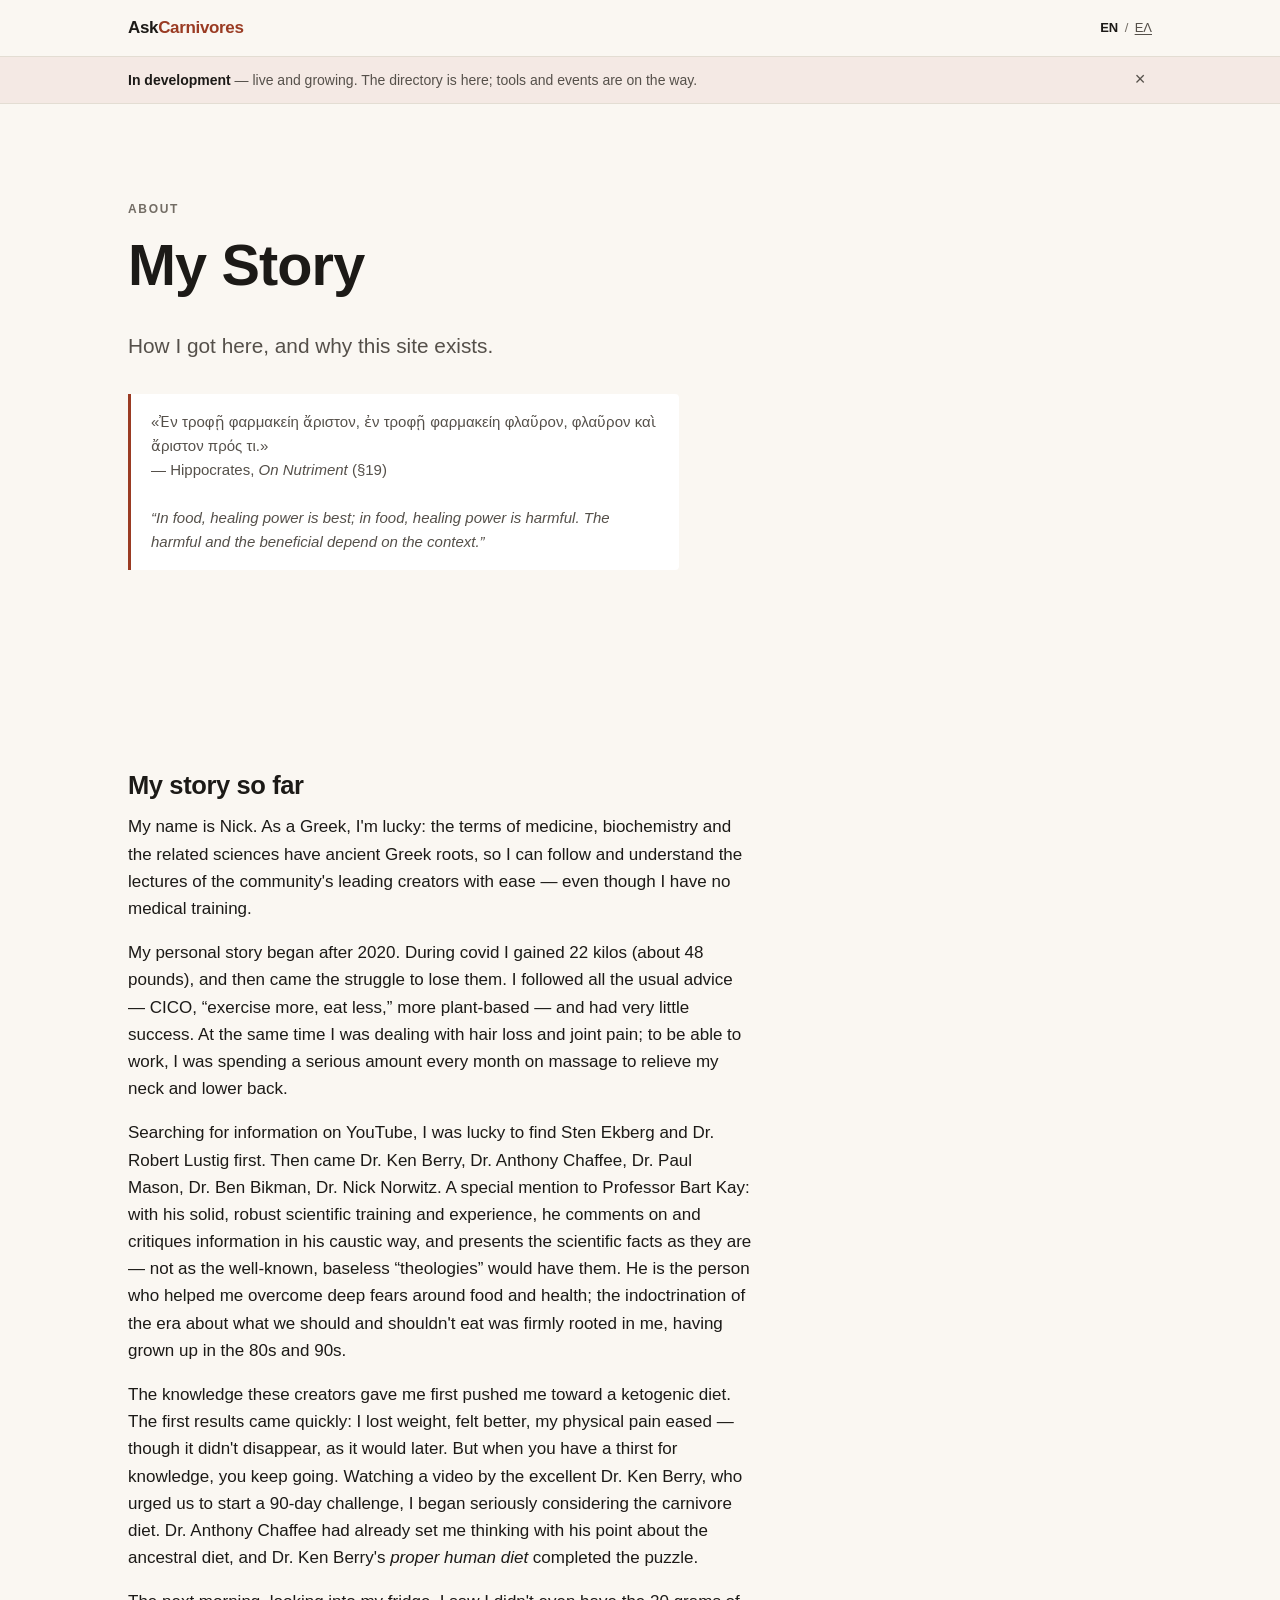
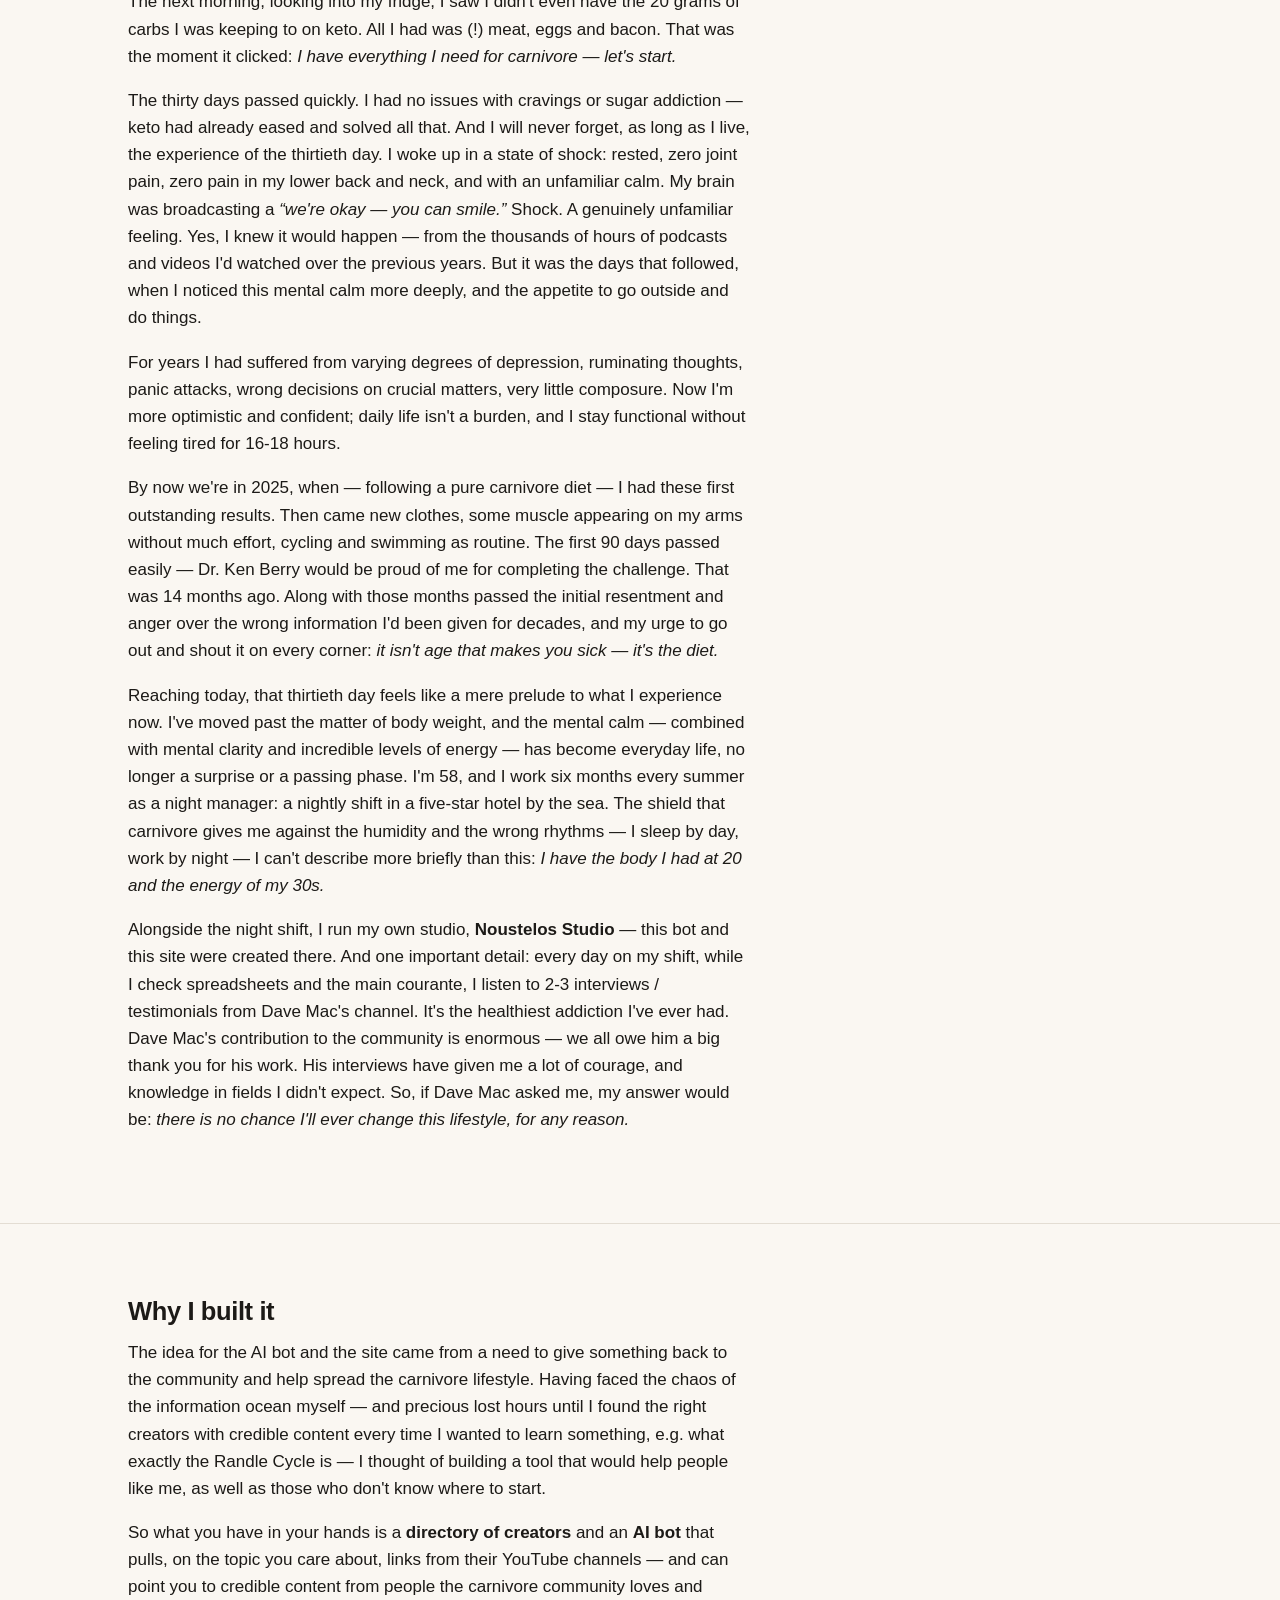
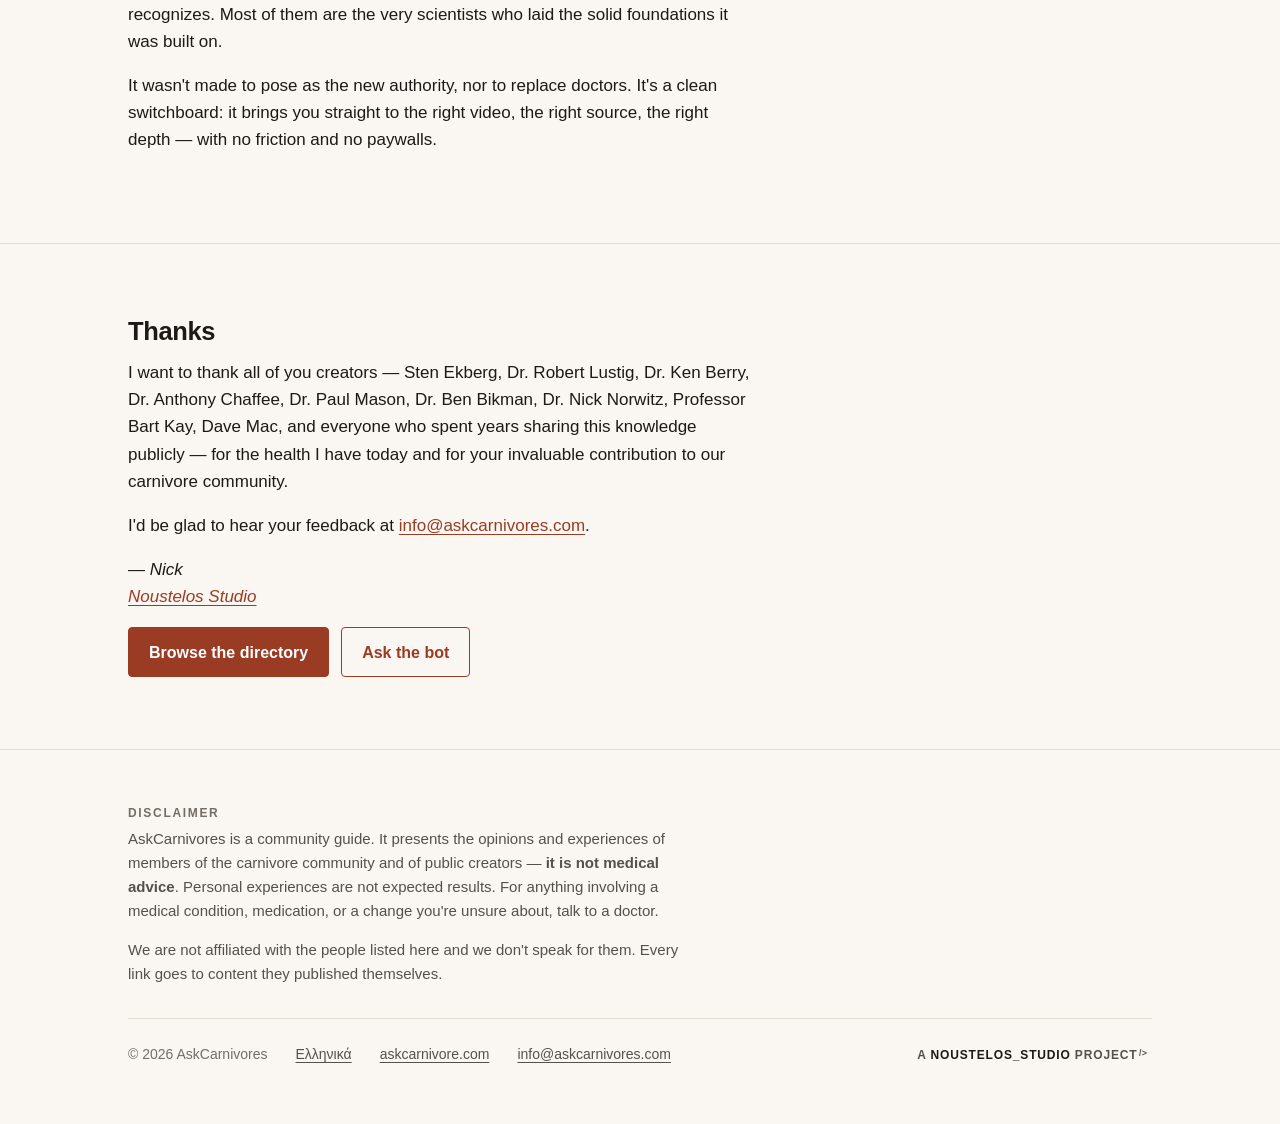
==== about/index.html @ c3038c9f "Add "My Story", in both languages The site says what it is and who is on it, but never who made it o" ====
<!DOCTYPE html>
<html lang="en">
<head>
<meta charset="utf-8">
<meta name="viewport" content="width=device-width, initial-scale=1">
<title>My Story — AskCarnivores</title>
<meta name="description" content="Why AskCarnivores exists, and the personal story behind it — from covid weight gain to a carnivore diet, and the creators who made the difference.">
<link rel="canonical" href="https://askcarnivores.com/about/">
<link rel="alternate" hreflang="en" href="https://askcarnivores.com/about/">
<link rel="alternate" hreflang="el" href="https://askcarnivores.com/gr/about/">
<link rel="alternate" hreflang="x-default" href="https://askcarnivores.com/about/">

<meta property="og:type" content="article">
<meta property="og:url" content="https://askcarnivores.com/about/">
<meta property="og:site_name" content="AskCarnivores">
<meta property="og:title" content="My Story — AskCarnivores">
<meta property="og:description" content="Why AskCarnivores exists, and the personal story behind it.">
<meta property="og:image" content="https://askcarnivores.com/assets/og.v1.png">
<meta property="og:image:width" content="1200">
<meta property="og:image:height" content="630">
<meta property="og:locale" content="en_US">
<meta property="og:locale:alternate" content="el_GR">
<meta name="twitter:card" content="summary_large_image">

<link rel="icon" href="/assets/favicon.v2.svg" type="image/svg+xml">
<link rel="apple-touch-icon" href="/assets/apple-touch-icon.v2.png">
<meta name="theme-color" content="#faf7f2" media="(prefers-color-scheme: light)">
<meta name="theme-color" content="#161513" media="(prefers-color-scheme: dark)">

<!-- Built entirely from classes that already exist in style.v2.css — .hero,
     .section, .notice, .eyebrow, .btn — so this page adds no stylesheet of its
     own and needs no version bump. Two reasons, both hard: assets are cached
     immutable, so new CSS means renaming the file and editing the <link> in
     every page that uses it; and the CSP is style-src 'self' with no
     'unsafe-inline', so a <style> block here would simply be blocked. -->
<link rel="stylesheet" href="/assets/style.v2.css">
</head>
<body>

<a class="skip-link" href="#main">Skip to content</a>

<header class="site-header">
  <div class="wrap">
    <a class="brand" href="/">Ask<span>Carnivores</span></a>
    <!-- The language pair points at the two halves of THIS page, not at the two
         index pages: someone switching language while reading the story wants
         the story in the other language, not to be sent back to the directory. -->
    <nav class="lang" aria-label="Language">
      <a href="/about/" aria-current="true" hreflang="en">EN</a>
      <span aria-hidden="true">/</span>
      <a href="/gr/about/" hreflang="el">ΕΛ</a>
    </nav>
  </div>
</header>

<!-- Maturity, not liability. The disclaimer in the footer is a different
     promise and stays there — never move it up here, because this strip can be
     dismissed and that one must not be.

     The checkbox is the dismiss: no JavaScript on this site, by CSP. It has to
     precede the strip for the sibling selector to reach it. Mirror any change
     into /index.html, /gr/index.html and /gr/about/index.html. -->
<input class="status-dismiss" type="checkbox" id="status-dismiss">
<aside class="status" aria-label="Site status">
  <div class="wrap">
    <p>
      <strong>In development</strong> — live and growing. The directory is here; tools
      and events are on the way.
    </p>
    <label class="status__x" for="status-dismiss" title="Dismiss">×</label>
  </div>
</aside>

<main id="main">

  <!-- ============ HERO ============ -->
  <section class="hero">
    <div class="wrap">
      <p class="eyebrow">About</p>
      <h1>My Story</h1>
      <p class="lede">
        How I got here, and why this site exists.
      </p>

      <!-- The epigraph. The ancient Greek is the source and stays on both
           language versions — the saying is the same saying; only the
           rendering underneath it changes. Line breaks rather than separate
           paragraphs because .notice sets p margins to zero. -->
      <div class="notice">
        <p lang="grc">«Ἐν τροφῇ φαρμακείη ἄριστον, ἐν τροφῇ φαρμακείη φλαῦρον, φλαῦρον καὶ ἄριστον πρός τι.»<br>
        — Hippocrates, <em>On Nutriment</em> (§19)<br><br>
        <em>“In food, healing power is best; in food, healing power is harmful. The harmful and the beneficial depend on the context.”</em></p>
      </div>
    </div>
  </section>

  <!-- ============ STORY ============ -->
  <section class="section" id="story">
    <div class="wrap">
      <h2>My story so far</h2>

      <p>My name is Nick. As a Greek, I'm lucky: the terms of medicine, biochemistry and the related sciences have ancient Greek roots, so I can follow and understand the lectures of the community's leading creators with ease — even though I have no medical training.</p>

      <p>My personal story began after 2020. During covid I gained 22 kilos (about 48 pounds), and then came the struggle to lose them. I followed all the usual advice — CICO, “exercise more, eat less,” more plant-based — and had very little success. At the same time I was dealing with hair loss and joint pain; to be able to work, I was spending a serious amount every month on massage to relieve my neck and lower back.</p>

      <p>Searching for information on YouTube, I was lucky to find Sten Ekberg and Dr. Robert Lustig first. Then came Dr. Ken Berry, Dr. Anthony Chaffee, Dr. Paul Mason, Dr. Ben Bikman, Dr. Nick Norwitz. A special mention to Professor Bart Kay: with his solid, robust scientific training and experience, he comments on and critiques information in his caustic way, and presents the scientific facts as they are — not as the well-known, baseless “theologies” would have them. He is the person who helped me overcome deep fears around food and health; the indoctrination of the era about what we should and shouldn't eat was firmly rooted in me, having grown up in the 80s and 90s.</p>

      <p>The knowledge these creators gave me first pushed me toward a ketogenic diet. The first results came quickly: I lost weight, felt better, my physical pain eased — though it didn't disappear, as it would later. But when you have a thirst for knowledge, you keep going. Watching a video by the excellent Dr. Ken Berry, who urged us to start a 90-day challenge, I began seriously considering the carnivore diet. Dr. Anthony Chaffee had already set me thinking with his point about the ancestral diet, and Dr. Ken Berry's <em>proper human diet</em> completed the puzzle.</p>

      <p>The next morning, looking into my fridge, I saw I didn't even have the 20 grams of carbs I was keeping to on keto. All I had was (!) meat, eggs and bacon. That was the moment it clicked: <em>I have everything I need for carnivore — let's start.</em></p>

      <p>The thirty days passed quickly. I had no issues with cravings or sugar addiction — keto had already eased and solved all that. And I will never forget, as long as I live, the experience of the thirtieth day. I woke up in a state of shock: rested, zero joint pain, zero pain in my lower back and neck, and with an unfamiliar calm. My brain was broadcasting a <em>“we're okay — you can smile.”</em> Shock. A genuinely unfamiliar feeling. Yes, I knew it would happen — from the thousands of hours of podcasts and videos I'd watched over the previous years. But it was the days that followed, when I noticed this mental calm more deeply, and the appetite to go outside and do things.</p>

      <p>For years I had suffered from varying degrees of depression, ruminating thoughts, panic attacks, wrong decisions on crucial matters, very little composure. Now I'm more optimistic and confident; daily life isn't a burden, and I stay functional without feeling tired for 16-18 hours.</p>

      <p>By now we're in 2025, when — following a pure carnivore diet — I had these first outstanding results. Then came new clothes, some muscle appearing on my arms without much effort, cycling and swimming as routine. The first 90 days passed easily — Dr. Ken Berry would be proud of me for completing the challenge. That was 14 months ago. Along with those months passed the initial resentment and anger over the wrong information I'd been given for decades, and my urge to go out and shout it on every corner: <em>it isn't age that makes you sick — it's the diet.</em></p>

      <p>Reaching today, that thirtieth day feels like a mere prelude to what I experience now. I've moved past the matter of body weight, and the mental calm — combined with mental clarity and incredible levels of energy — has become everyday life, no longer a surprise or a passing phase. I'm 58, and I work six months every summer as a night manager: a nightly shift in a five-star hotel by the sea. The shield that carnivore gives me against the humidity and the wrong rhythms — I sleep by day, work by night — I can't describe more briefly than this: <em>I have the body I had at 20 and the energy of my 30s.</em></p>

      <p>Alongside the night shift, I run my own studio, <strong>Noustelos Studio</strong> — this bot and this site were created there. And one important detail: every day on my shift, while I check spreadsheets and the main courante, I listen to 2-3 interviews / testimonials from Dave Mac's channel. It's the healthiest addiction I've ever had. Dave Mac's contribution to the community is enormous — we all owe him a big thank you for his work. His interviews have given me a lot of courage, and knowledge in fields I didn't expect. So, if Dave Mac asked me, my answer would be: <em>there is no chance I'll ever change this lifestyle, for any reason.</em></p>
    </div>
  </section>

  <!-- ============ WHY ============ -->
  <section class="section" id="why">
    <div class="wrap">
      <h2>Why I built it</h2>

      <p>The idea for the AI bot and the site came from a need to give something back to the community and help spread the carnivore lifestyle. Having faced the chaos of the information ocean myself — and precious lost hours until I found the right creators with credible content every time I wanted to learn something, e.g. what exactly the Randle Cycle is — I thought of building a tool that would help people like me, as well as those who don't know where to start.</p>

      <p>So what you have in your hands is a <strong>directory of creators</strong> and an <strong>AI bot</strong> that pulls, on the topic you care about, links from their YouTube channels — and can point you to credible content from people the carnivore community loves and recognizes. Most of them are the very scientists who laid the solid foundations it was built on.</p>

      <p>It wasn't made to pose as the new authority, nor to replace doctors. It's a clean switchboard: it brings you straight to the right video, the right source, the right depth — with no friction and no paywalls.</p>
    </div>
  </section>

  <!-- ============ THANKS ============ -->
  <section class="section" id="thanks">
    <div class="wrap">
      <h2>Thanks</h2>

      <p>I want to thank all of you creators — Sten Ekberg, Dr. Robert Lustig, Dr. Ken Berry, Dr. Anthony Chaffee, Dr. Paul Mason, Dr. Ben Bikman, Dr. Nick Norwitz, Professor Bart Kay, Dave Mac, and everyone who spent years sharing this knowledge publicly — for the health I have today and for your invaluable contribution to our carnivore community.</p>

      <!-- Same mailto rules as the index pages: shown in full, no target/rel,
           and wrapped in email_off so Cloudflare's Scrape Shield leaves it
           alone — its decode script is blocked by this site's CSP, so an
           obfuscated address would never decode for anyone. -->
      <p>I'd be glad to hear your feedback at <!--email_off--><a href="mailto:info@askcarnivores.com">info@askcarnivores.com</a><!--/email_off-->.</p>

      <p><em>— Nick</em><br>
      <em><a href="https://noustelos.gr" target="_blank" rel="noopener">Noustelos Studio</a></em></p>

      <div class="hero-actions">
        <a class="btn btn-primary" href="/">Browse the directory</a>
        <a class="btn btn-secondary" href="https://askcarnivore.com" target="_blank" rel="noopener">Ask the bot</a>
      </div>
    </div>
  </section>

</main>

<footer class="site-footer">
  <div class="wrap">
    <h2>Disclaimer</h2>
    <div class="footer-disclaimer">
      <p>
        AskCarnivores is a community guide. It presents the opinions and experiences of
        members of the carnivore community and of public creators — <strong>it is not
        medical advice</strong>. Personal experiences are not expected results. For
        anything involving a medical condition, medication, or a change you're unsure
        about, talk to a doctor.
      </p>
      <p>
        We are not affiliated with the people listed here and we don't speak for them.
        Every link goes to content they published themselves.
      </p>
    </div>

    <div class="footer-meta">
      <span>© 2026 AskCarnivores</span>
      <a href="/gr/about/" hreflang="el">Ελληνικά</a>
      <a href="https://askcarnivore.com" target="_blank" rel="noopener">askcarnivore.com</a>
      <!-- The address is shown in full, not hidden behind "Contact": a visible
           address can be copied by anyone whose browser has no mail handler.
           No target/rel — mailto: hands off to a mail client, it is not an
           external page, so rule 1 does not apply. Mirror any change into
           /index.html, /gr/index.html, /gr/about/index.html and 404.html. -->
      <!--email_off--><a href="mailto:info@askcarnivores.com">info@askcarnivores.com</a><!--/email_off-->

      <!-- The "/>" is the studio's mark, not punctuation — decorative here,
           so it stays out of the accessible name ("A NOUSTELOS_STUDIO PROJECT").
           rel is "noopener" only, deliberately: noreferrer would hide that the
           traffic came from here, and attribution is the point of the credit. -->
      <a class="by" href="https://noustelos.gr/" target="_blank" rel="noopener">A <span class="by__name">NOUSTELOS_STUDIO</span> PROJECT<span class="by__mark" aria-hidden="true">/&gt;</span></a>
    </div>
  </div>
</footer>

</body>
</html>
---- assets/style.v2.css ----
/* askcarnivores.com — v1 portal landing
   Zero dependencies. Mobile-first. Light + dark via prefers-color-scheme.
   To rebrand: change the tokens in :root and the dark block. Nothing else. */

:root {
  --bg:        #faf7f2;   /* bone */
  --bg-raised: #ffffff;
  --ink:       #1c1a17;   /* deep charcoal */
  --ink-soft:  #55504a;
  --ink-faint: #736d65;   /* 4.79:1 on --bg — keep it at least this dark, it is used at 12px */
  --rule:      #e3ddd3;
  --accent:    #9a3b23;   /* muted rust */
  --accent-ink:#ffffff;
  --wash:      #f4e9e4;   /* faint accent tint, for the notice strip */
  --focus:     #1c5f8f;

  --measure: 66ch;
  --wrap: 68rem;
  --space: clamp(1rem, 4vw, 2rem);
  --radius: 4px;

  --font: -apple-system, BlinkMacSystemFont, "Segoe UI", Roboto, "Helvetica Neue",
          Arial, "Noto Sans", sans-serif;
}

@media (prefers-color-scheme: dark) {
  :root {
    --bg:        #161513;
    --bg-raised: #1f1e1b;
    --ink:       #f2eee7;
    --ink-soft:  #c3bcb1;
    --ink-faint: #9a938a;
    --rule:      #33302b;
    --accent:    #e0805f;
    --accent-ink:#1a1512;
    --wash:      #251c18;
    --focus:     #7ab8e8;
  }
}

*, *::before, *::after { box-sizing: border-box; }

html {
  -webkit-text-size-adjust: 100%;
  scroll-behavior: smooth;
  scroll-padding-top: 2rem;
}

@media (prefers-reduced-motion: reduce) {
  html { scroll-behavior: auto; }
}

body {
  margin: 0;
  background: var(--bg);
  color: var(--ink);
  font-family: var(--font);
  font-size: 1.0625rem;
  line-height: 1.6;
  -webkit-font-smoothing: antialiased;
}

/* ---------- shared bits ---------- */

.wrap {
  width: 100%;
  max-width: var(--wrap);
  margin-inline: auto;
  padding-inline: var(--space);
}

a {
  color: var(--accent);
  text-underline-offset: 0.18em;
  text-decoration-thickness: 1px;
}

a:hover { text-decoration-thickness: 2px; }

:focus-visible {
  outline: 3px solid var(--focus);
  outline-offset: 2px;
  border-radius: 2px;
}

h1, h2, h3 {
  line-height: 1.2;
  letter-spacing: -0.015em;
  margin: 0 0 0.5em;
  text-wrap: balance;
}

p { margin: 0 0 1em; max-width: var(--measure); }

.skip-link {
  position: absolute;
  left: -9999px;
  top: 0;
  background: var(--ink);
  color: var(--bg);
  padding: 0.75rem 1rem;
  z-index: 10;
}
.skip-link:focus { left: 0; }

.eyebrow {
  font-size: 0.75rem;
  letter-spacing: 0.14em;
  text-transform: uppercase;
  color: var(--ink-faint);
  margin: 0 0 0.75rem;
  font-weight: 600;
}

.btn {
  display: inline-block;
  padding: 0.7rem 1.25rem;
  border-radius: var(--radius);
  font-weight: 600;
  text-decoration: none;
  border: 1px solid var(--accent);
  font-size: 1rem;
}
.btn-primary { background: var(--accent); color: var(--accent-ink); }
.btn-primary:hover { filter: brightness(1.1); }
.btn-secondary { background: transparent; color: var(--accent); }
.btn-secondary:hover { background: var(--accent); color: var(--accent-ink); }

.section { padding-block: clamp(2.75rem, 8vw, 4.5rem); }
.section + .section { border-top: 1px solid var(--rule); }

/* ---------- header ---------- */

.site-header {
  border-bottom: 1px solid var(--rule);
  padding-block: 0.9rem;
}

.site-header .wrap {
  display: flex;
  align-items: center;
  justify-content: space-between;
  gap: 1rem;
  flex-wrap: wrap;
}

.brand {
  font-weight: 700;
  font-size: 1.0625rem;
  letter-spacing: -0.02em;
  color: var(--ink);
  text-decoration: none;
}
.brand span { color: var(--accent); }

.lang {
  font-size: 0.8125rem;
  color: var(--ink-faint);
  display: flex;
  gap: 0.4rem;
  align-items: center;
}
.lang a { color: var(--ink-soft); }
.lang [aria-current="true"] {
  color: var(--ink);
  font-weight: 600;
  text-decoration: none;
}

/* ---------- status strip ----------
   How mature the site is, nothing more. The medical disclaimer in the footer
   is a different promise and stays there: this strip can be dismissed, and
   nothing dismissable should ever carry the disclaimer.

   Dismissal is a checkbox and a label, with no JavaScript anywhere — this site
   ships `default-src 'none'`, which blocks scripts outright, and that is worth
   more than making the × survive a reload. It closes for the visit, not
   forever. */

.status {
  background: var(--wash);
  border-bottom: 1px solid var(--rule);
  padding-block: 0.7rem;
  font-size: 0.875rem;
  color: var(--ink-soft);
}
.status .wrap { display: flex; align-items: baseline; gap: 1rem; }
.status p { margin: 0; max-width: none; }
.status strong { color: var(--ink); }

/* Off-screen rather than display:none — a hidden input takes no focus, and the
   × has to be reachable by keyboard. */
.status-dismiss {
  position: absolute;
  width: 1px;
  height: 1px;
  opacity: 0;
  pointer-events: none;
}

.status-dismiss:checked + .status { display: none; }

.status__x {
  flex: none;
  margin-left: auto;
  padding: 0 0.4rem;
  color: var(--ink-soft);
  font-size: 1.15rem;
  line-height: 1.2;
  cursor: pointer;
  border-radius: 0.3rem;
}

.status__x:hover { color: var(--ink); }

.status-dismiss:focus-visible + .status .status__x {
  outline: 2px solid var(--ink);
  outline-offset: 2px;
}

/* ---------- hero ---------- */

.hero { padding-block: clamp(3rem, 11vw, 6rem); }

.hero h1 {
  font-size: clamp(2.1rem, 7.5vw, 3.6rem);
  max-width: 18ch;
}

.hero .lede {
  font-size: clamp(1.0625rem, 2.4vw, 1.3rem);
  color: var(--ink-soft);
  max-width: 46ch;
  margin-bottom: 2rem;
}

.hero-actions {
  display: flex;
  gap: 0.75rem;
  flex-wrap: wrap;
}

/* ---------- directory ---------- */

.cards {
  list-style: none;
  margin: 2rem 0 0;
  padding: 0;
  display: grid;
  gap: 1rem;
  grid-template-columns: repeat(auto-fit, minmax(17rem, 1fr));
}

.card {
  background: var(--bg-raised);
  border: 1px solid var(--rule);
  border-radius: var(--radius);
  padding: 1.25rem;
  display: flex;
  flex-direction: column;
}

.card h3 { font-size: 1.125rem; margin-bottom: 0.35rem; }

.card .role {
  font-size: 0.8125rem;
  color: var(--ink-faint);
  margin: 0 0 0.6rem;
  text-transform: uppercase;
  letter-spacing: 0.06em;
}

.card p {
  font-size: 0.9375rem;
  color: var(--ink-soft);
  margin-bottom: 1rem;
  flex-grow: 1;
}

.card-links {
  display: flex;
  flex-wrap: wrap;
  gap: 0.4rem 0.75rem;
  font-size: 0.875rem;
  font-weight: 600;
}

.card-links a::after {
  content: " ↗";
  font-weight: 400;
  color: var(--ink-faint);
}

/* ---------- notice / disclaimer ---------- */

.notice {
  border-left: 3px solid var(--accent);
  background: var(--bg-raised);
  padding: 1rem 1.25rem;
  border-radius: 0 var(--radius) var(--radius) 0;
  font-size: 0.9375rem;
  color: var(--ink-soft);
  max-width: var(--measure);
  margin: 0 0 2rem;
}
.notice p { margin: 0; }
.notice strong { color: var(--ink); }

/* ---------- ask-the-bot banner ---------- */

.banner {
  background: var(--bg-raised);
  border: 1px solid var(--rule);
  border-radius: var(--radius);
  padding: clamp(1.5rem, 5vw, 2.25rem);
  display: flex;
  gap: 1.5rem;
  align-items: center;
  justify-content: space-between;
  flex-wrap: wrap;
}
.banner h2 { margin-bottom: 0.35rem; font-size: 1.5rem; }
.banner p { margin: 0; color: var(--ink-soft); font-size: 0.9375rem; }
.banner .banner-text { min-width: 15rem; flex: 1 1 22rem; }

/* ---------- footer ---------- */

.site-footer {
  border-top: 1px solid var(--rule);
  padding-block: clamp(2.5rem, 7vw, 3.5rem);
  font-size: 0.9375rem;
  color: var(--ink-soft);
}

.site-footer h2 {
  font-size: 0.75rem;
  letter-spacing: 0.14em;
  text-transform: uppercase;
  color: var(--ink-faint);
}

.footer-disclaimer { max-width: var(--measure); }

.footer-meta {
  margin-top: 2rem;
  padding-top: 1.5rem;
  border-top: 1px solid var(--rule);
  display: flex;
  gap: 1rem 1.75rem;
  flex-wrap: wrap;
  align-items: baseline;
  font-size: 0.875rem;
  color: var(--ink-faint);
}
.footer-meta a { color: var(--ink-soft); }

/* ---------- studio credit ----------
   Copied from the askcarnivore.com placeholder, not imported — the two projects
   share no code (see README siloing rule). Re-tokenised for this palette.
   The original leans on opacity .68 for its resting state; that would drop this
   below AA on a light background, so the quiet-then-brighten behaviour is done
   with colour instead. The studio's mark keeps its own proportions. */

.by {
  display: inline-block;
  margin-inline-start: auto;
  padding: 0.4rem 0.3rem;
  color: var(--ink-faint);
  font-size: 0.75rem;
  font-weight: 600;
  letter-spacing: 0.07em;
  line-height: 1;
  text-decoration: none;
  white-space: nowrap;
  transition: color 0.25s ease;
}

.footer-meta .by:hover,
.footer-meta .by:focus-visible { color: var(--ink); }

.by__name { font-weight: 700; color: var(--ink); }

.by__mark {
  display: inline-block;
  margin-left: 0.18em;
  font-size: 0.74em;
  font-weight: 600;
  letter-spacing: 0.03em;
  transform: translateY(-0.32em);
}

@media (prefers-reduced-motion: reduce) {
  .by { transition: none; }
}
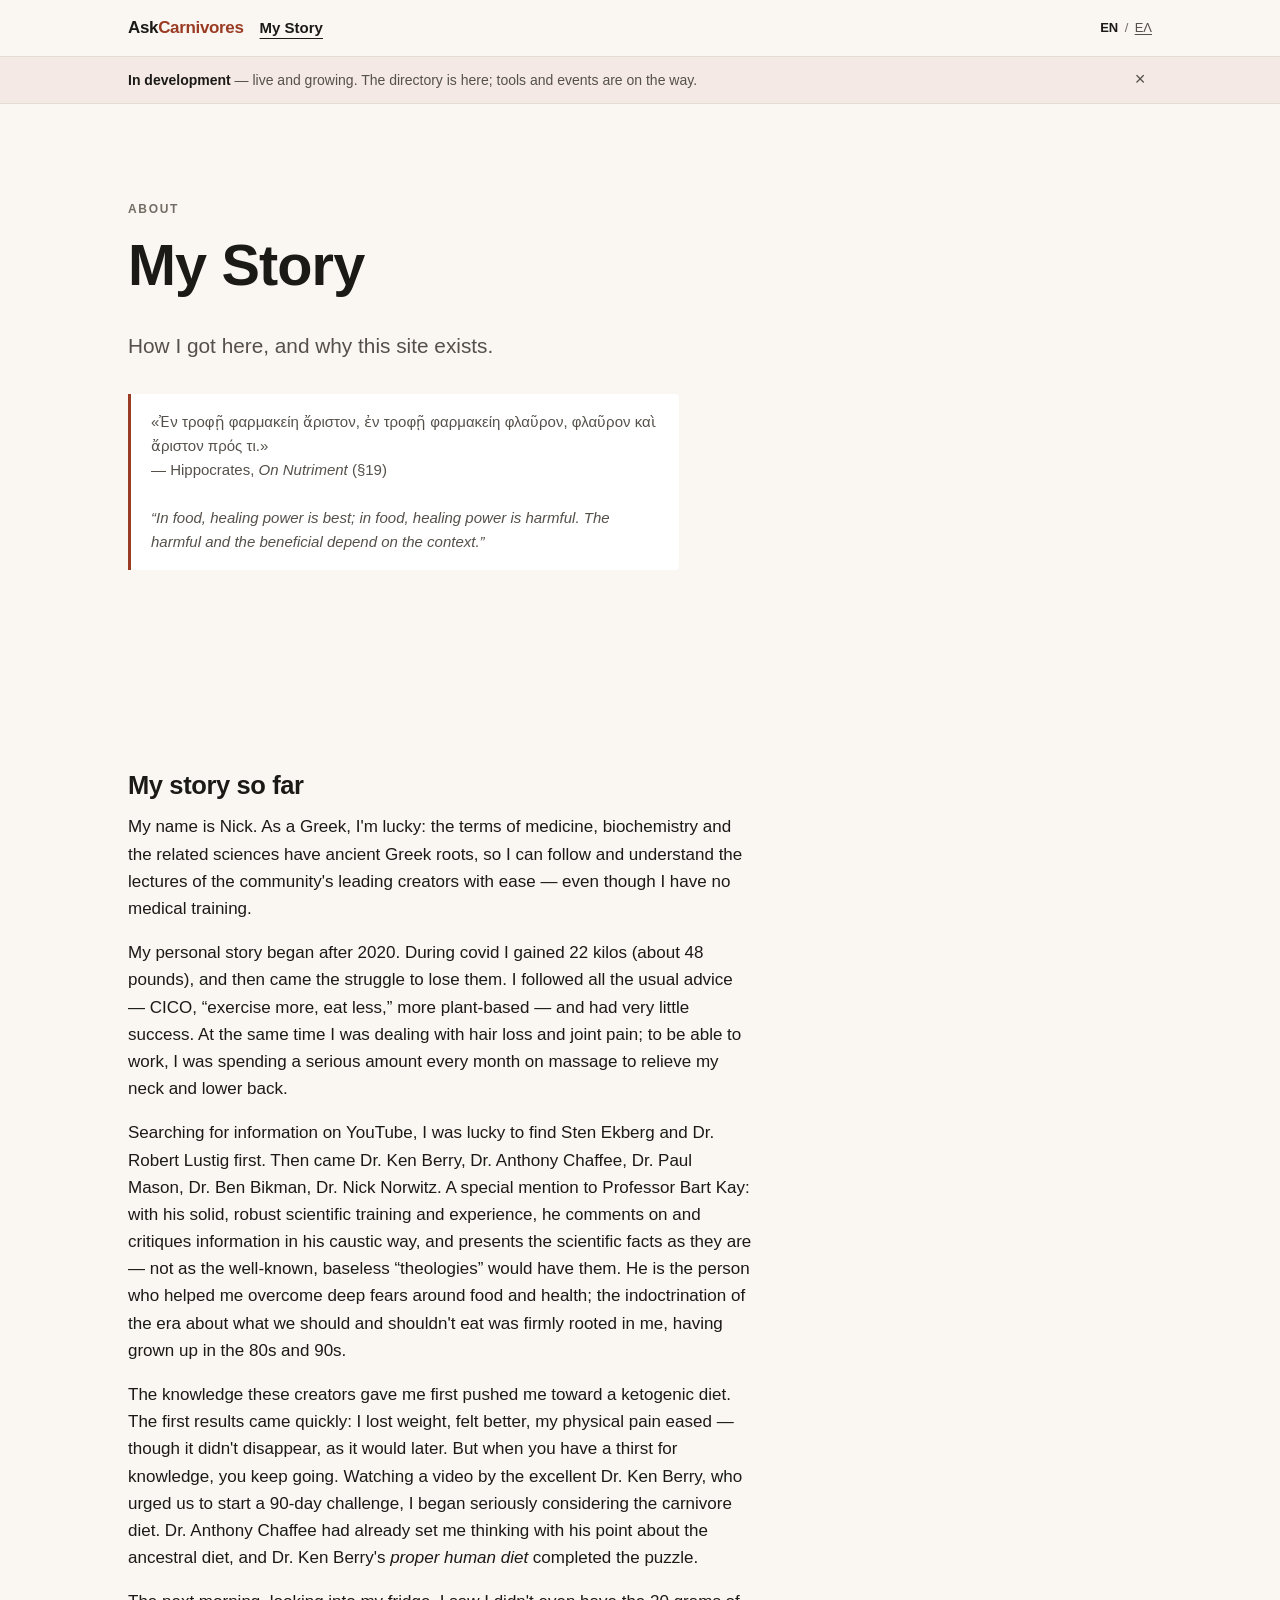
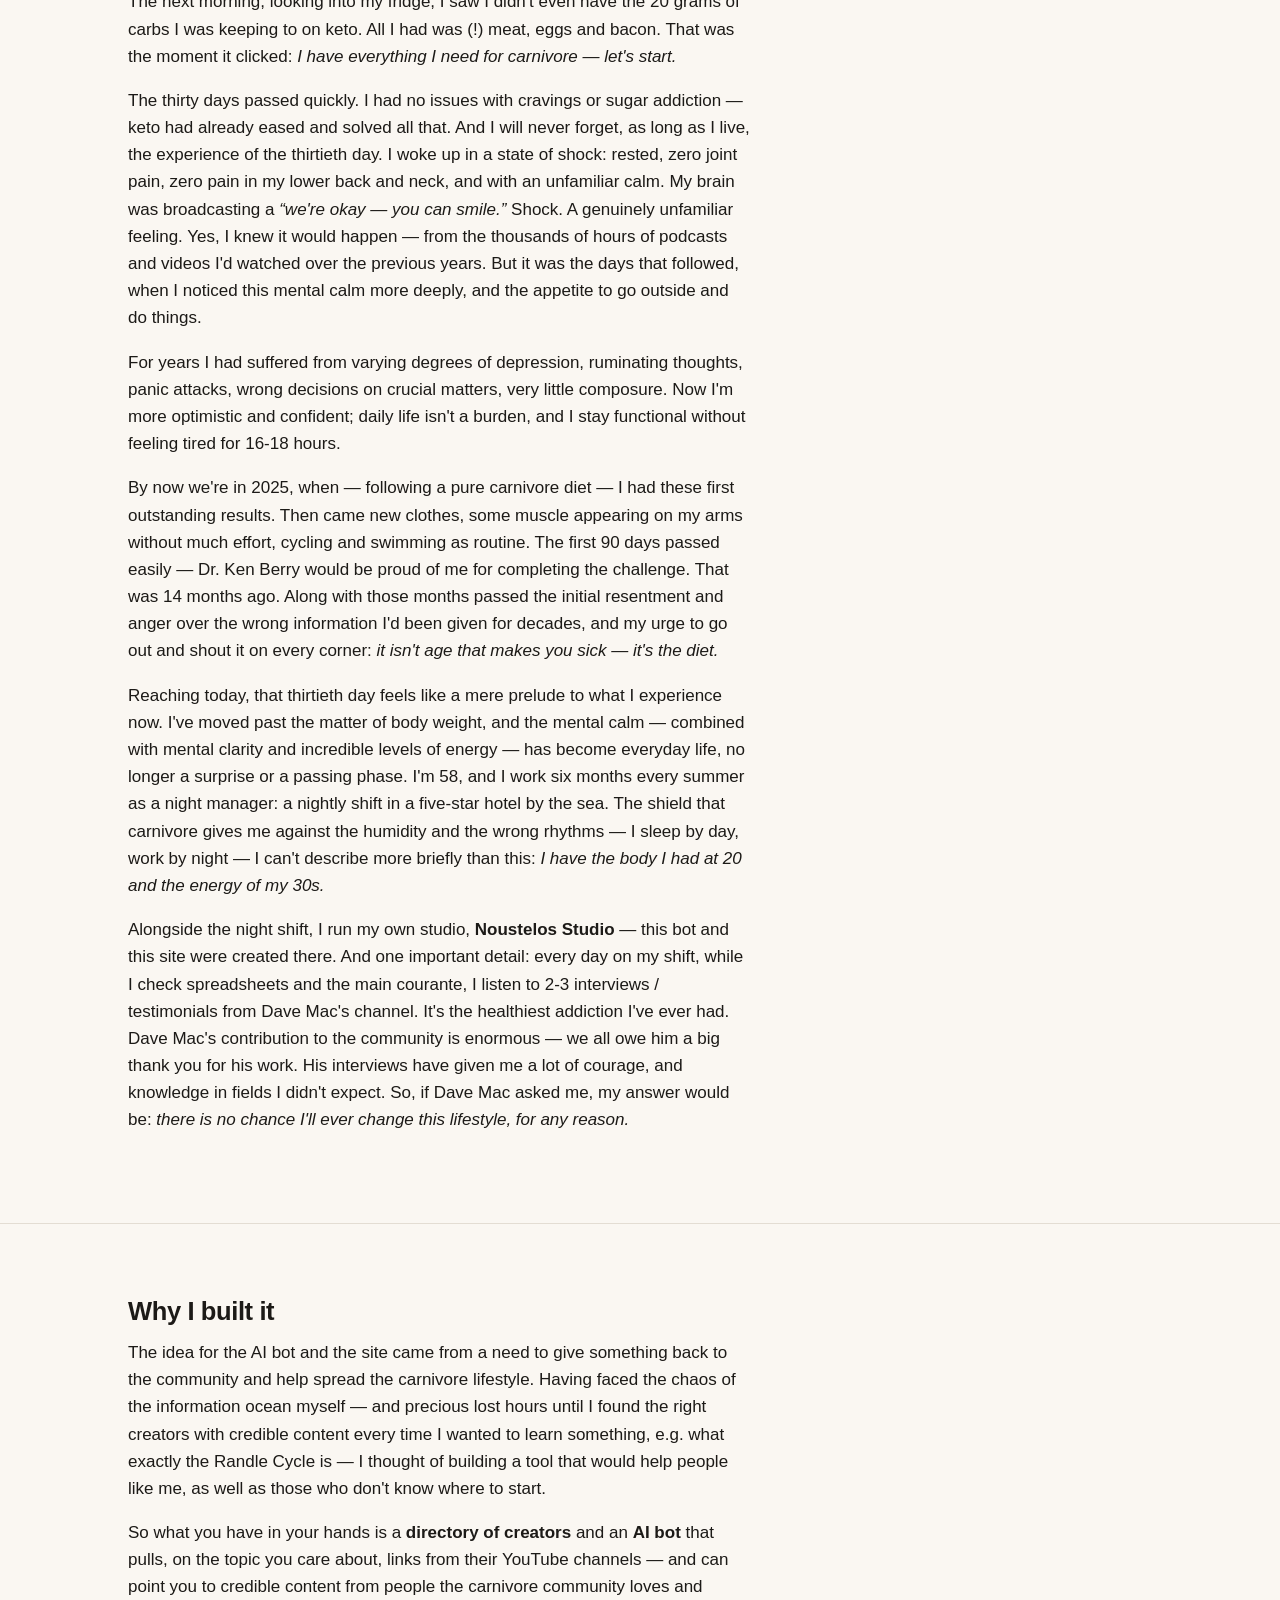
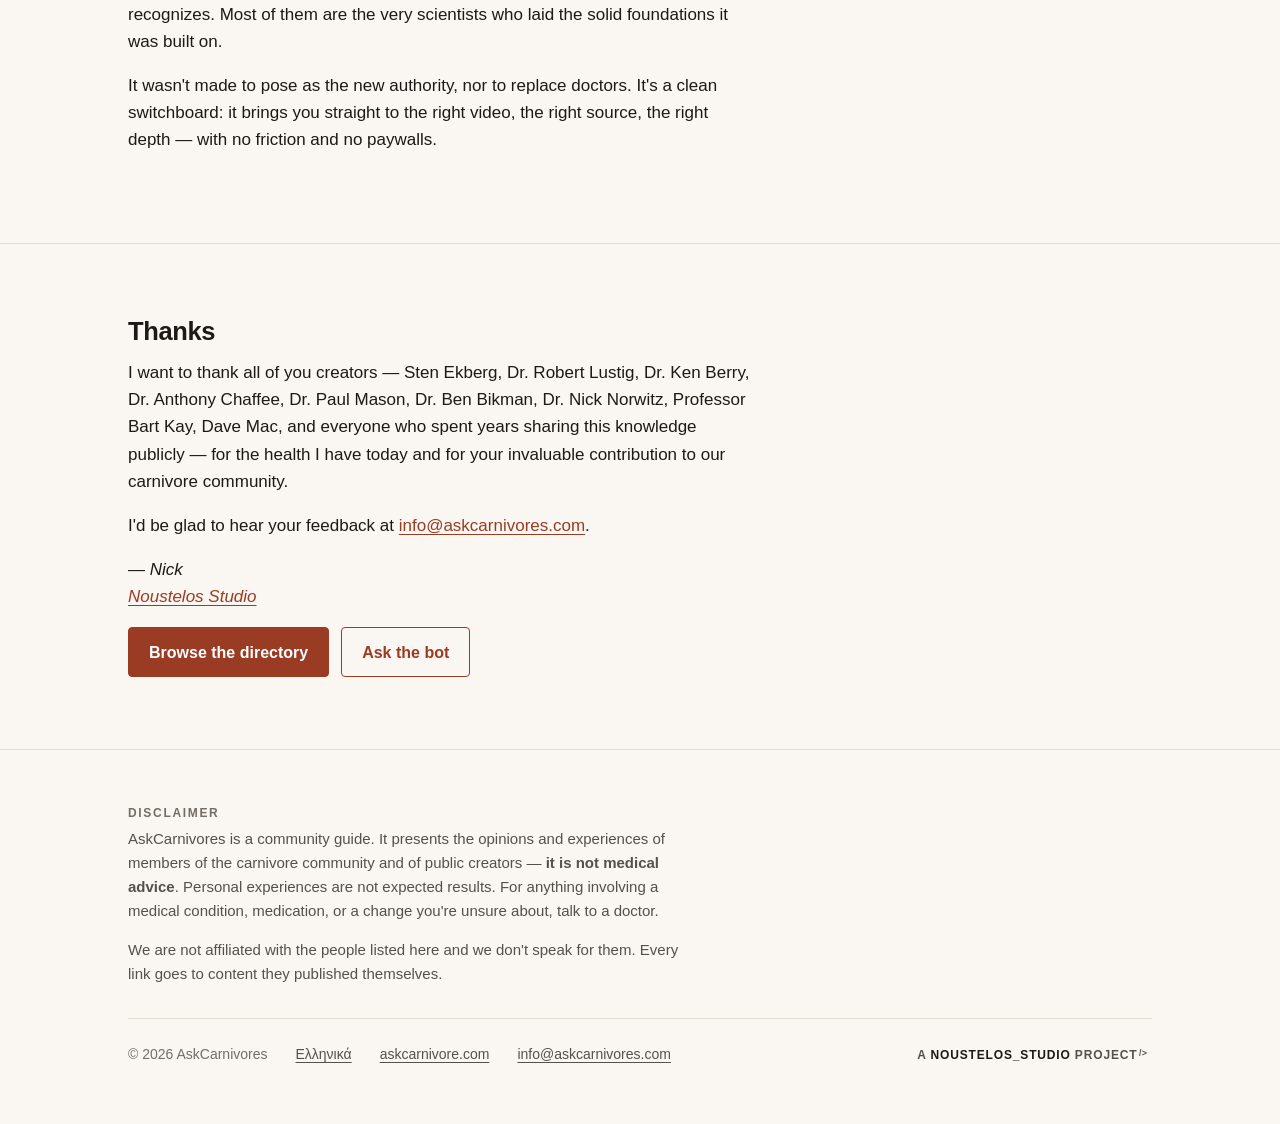
==== commit 37c432f5: "Give the header a menu, and move My Story into it The footer was the right place for one link and th" ====
--- a/about/index.html
+++ b/about/index.html
@@ -27,13 +27,14 @@
 <meta name="theme-color" content="#faf7f2" media="(prefers-color-scheme: light)">
 <meta name="theme-color" content="#161513" media="(prefers-color-scheme: dark)">
 
-<!-- Built entirely from classes that already exist in style.v2.css — .hero,
-     .section, .notice, .eyebrow, .btn — so this page adds no stylesheet of its
-     own and needs no version bump. Two reasons, both hard: assets are cached
-     immutable, so new CSS means renaming the file and editing the <link> in
-     every page that uses it; and the CSP is style-src 'self' with no
-     'unsafe-inline', so a <style> block here would simply be blocked. -->
-<link rel="stylesheet" href="/assets/style.v2.css">
+<!-- The body of this page is built from classes that already existed —
+     .hero, .section, .notice, .eyebrow, .btn — so the prose needed no CSS of
+     its own. The header menu did, which is why the stylesheet went v2 -> v3
+     and every page's <link> moved with it: assets here are cached immutable,
+     so changing one means renaming it. Note there is no escape hatch — the
+     CSP is style-src 'self' with no 'unsafe-inline', so a <style> block on
+     the page would be blocked outright. -->
+<link rel="stylesheet" href="/assets/style.v3.css">
 </head>
 <body>
 
@@ -42,6 +43,11 @@
 <header class="site-header">
   <div class="wrap">
     <a class="brand" href="/">Ask<span>Carnivores</span></a>
+    <!-- The site menu. One entry for now; FAQ and others are coming, which is
+         why it is a <nav> with a list of links rather than a lone anchor. -->
+    <nav class="site-nav" aria-label="Sections">
+      <a href="/about/" aria-current="page">My Story</a>
+    </nav>
     <!-- The language pair points at the two halves of THIS page, not at the two
          index pages: someone switching language while reading the story wants
          the story in the other language, not to be sent back to the directory. -->
--- a/assets/style.v3.css
+++ b/assets/style.v3.css
@@ -0,0 +1,427 @@
+/* askcarnivores.com — v1 portal
+   v3: adds .site-nav, the header menu (My Story now, FAQ and others to come).
+   Zero dependencies. Mobile-first. Light + dark via prefers-color-scheme.
+   To rebrand: change the tokens in :root and the dark block. Nothing else. */
+
+:root {
+  --bg:        #faf7f2;   /* bone */
+  --bg-raised: #ffffff;
+  --ink:       #1c1a17;   /* deep charcoal */
+  --ink-soft:  #55504a;
+  --ink-faint: #736d65;   /* 4.79:1 on --bg — keep it at least this dark, it is used at 12px */
+  --rule:      #e3ddd3;
+  --accent:    #9a3b23;   /* muted rust */
+  --accent-ink:#ffffff;
+  --wash:      #f4e9e4;   /* faint accent tint, for the notice strip */
+  --focus:     #1c5f8f;
+
+  --measure: 66ch;
+  --wrap: 68rem;
+  --space: clamp(1rem, 4vw, 2rem);
+  --radius: 4px;
+
+  --font: -apple-system, BlinkMacSystemFont, "Segoe UI", Roboto, "Helvetica Neue",
+          Arial, "Noto Sans", sans-serif;
+}
+
+@media (prefers-color-scheme: dark) {
+  :root {
+    --bg:        #161513;
+    --bg-raised: #1f1e1b;
+    --ink:       #f2eee7;
+    --ink-soft:  #c3bcb1;
+    --ink-faint: #9a938a;
+    --rule:      #33302b;
+    --accent:    #e0805f;
+    --accent-ink:#1a1512;
+    --wash:      #251c18;
+    --focus:     #7ab8e8;
+  }
+}
+
+*, *::before, *::after { box-sizing: border-box; }
+
+html {
+  -webkit-text-size-adjust: 100%;
+  scroll-behavior: smooth;
+  scroll-padding-top: 2rem;
+}
+
+@media (prefers-reduced-motion: reduce) {
+  html { scroll-behavior: auto; }
+}
+
+body {
+  margin: 0;
+  background: var(--bg);
+  color: var(--ink);
+  font-family: var(--font);
+  font-size: 1.0625rem;
+  line-height: 1.6;
+  -webkit-font-smoothing: antialiased;
+}
+
+/* ---------- shared bits ---------- */
+
+.wrap {
+  width: 100%;
+  max-width: var(--wrap);
+  margin-inline: auto;
+  padding-inline: var(--space);
+}
+
+a {
+  color: var(--accent);
+  text-underline-offset: 0.18em;
+  text-decoration-thickness: 1px;
+}
+
+a:hover { text-decoration-thickness: 2px; }
+
+:focus-visible {
+  outline: 3px solid var(--focus);
+  outline-offset: 2px;
+  border-radius: 2px;
+}
+
+h1, h2, h3 {
+  line-height: 1.2;
+  letter-spacing: -0.015em;
+  margin: 0 0 0.5em;
+  text-wrap: balance;
+}
+
+p { margin: 0 0 1em; max-width: var(--measure); }
+
+.skip-link {
+  position: absolute;
+  left: -9999px;
+  top: 0;
+  background: var(--ink);
+  color: var(--bg);
+  padding: 0.75rem 1rem;
+  z-index: 10;
+}
+.skip-link:focus { left: 0; }
+
+.eyebrow {
+  font-size: 0.75rem;
+  letter-spacing: 0.14em;
+  text-transform: uppercase;
+  color: var(--ink-faint);
+  margin: 0 0 0.75rem;
+  font-weight: 600;
+}
+
+.btn {
+  display: inline-block;
+  padding: 0.7rem 1.25rem;
+  border-radius: var(--radius);
+  font-weight: 600;
+  text-decoration: none;
+  border: 1px solid var(--accent);
+  font-size: 1rem;
+}
+.btn-primary { background: var(--accent); color: var(--accent-ink); }
+.btn-primary:hover { filter: brightness(1.1); }
+.btn-secondary { background: transparent; color: var(--accent); }
+.btn-secondary:hover { background: var(--accent); color: var(--accent-ink); }
+
+.section { padding-block: clamp(2.75rem, 8vw, 4.5rem); }
+.section + .section { border-top: 1px solid var(--rule); }
+
+/* ---------- header ---------- */
+
+.site-header {
+  border-bottom: 1px solid var(--rule);
+  padding-block: 0.9rem;
+}
+
+.site-header .wrap {
+  display: flex;
+  align-items: center;
+  justify-content: space-between;
+  gap: 1rem;
+  flex-wrap: wrap;
+}
+
+.brand {
+  font-weight: 700;
+  font-size: 1.0625rem;
+  letter-spacing: -0.02em;
+  color: var(--ink);
+  text-decoration: none;
+}
+.brand span { color: var(--accent); }
+
+/* The site menu. It sits beside the wordmark rather than centred: with one
+   entry a centred menu reads as a stray word, and this one is going to grow
+   (FAQ and the rest). margin-right:auto absorbs the free space after it, so
+   the brand and the menu stay together on the left and the language pair
+   stays pinned right — the .wrap above is space-between, and without this
+   the three would spread evenly instead. */
+
+.site-nav {
+  display: flex;
+  flex-wrap: wrap;
+  align-items: center;
+  gap: 1.25rem;
+  margin-right: auto;
+  font-size: 0.9375rem;
+}
+
+.site-nav a {
+  color: var(--ink-soft);
+  font-weight: 600;
+  text-decoration: none;
+}
+
+.site-nav a:hover { color: var(--ink); text-decoration: underline; }
+
+/* aria-current="page" is the marker, so the styling and the thing a screen
+   reader announces cannot drift apart. */
+.site-nav [aria-current="page"] {
+  color: var(--ink);
+  text-decoration: underline;
+  text-underline-offset: 0.3em;
+}
+
+.lang {
+  font-size: 0.8125rem;
+  color: var(--ink-faint);
+  display: flex;
+  gap: 0.4rem;
+  align-items: center;
+}
+.lang a { color: var(--ink-soft); }
+.lang [aria-current="true"] {
+  color: var(--ink);
+  font-weight: 600;
+  text-decoration: none;
+}
+
+/* ---------- status strip ----------
+   How mature the site is, nothing more. The medical disclaimer in the footer
+   is a different promise and stays there: this strip can be dismissed, and
+   nothing dismissable should ever carry the disclaimer.
+
+   Dismissal is a checkbox and a label, with no JavaScript anywhere — this site
+   ships `default-src 'none'`, which blocks scripts outright, and that is worth
+   more than making the × survive a reload. It closes for the visit, not
+   forever. */
+
+.status {
+  background: var(--wash);
+  border-bottom: 1px solid var(--rule);
+  padding-block: 0.7rem;
+  font-size: 0.875rem;
+  color: var(--ink-soft);
+}
+.status .wrap { display: flex; align-items: baseline; gap: 1rem; }
+.status p { margin: 0; max-width: none; }
+.status strong { color: var(--ink); }
+
+/* Off-screen rather than display:none — a hidden input takes no focus, and the
+   × has to be reachable by keyboard. */
+.status-dismiss {
+  position: absolute;
+  width: 1px;
+  height: 1px;
+  opacity: 0;
+  pointer-events: none;
+}
+
+.status-dismiss:checked + .status { display: none; }
+
+.status__x {
+  flex: none;
+  margin-left: auto;
+  padding: 0 0.4rem;
+  color: var(--ink-soft);
+  font-size: 1.15rem;
+  line-height: 1.2;
+  cursor: pointer;
+  border-radius: 0.3rem;
+}
+
+.status__x:hover { color: var(--ink); }
+
+.status-dismiss:focus-visible + .status .status__x {
+  outline: 2px solid var(--ink);
+  outline-offset: 2px;
+}
+
+/* ---------- hero ---------- */
+
+.hero { padding-block: clamp(3rem, 11vw, 6rem); }
+
+.hero h1 {
+  font-size: clamp(2.1rem, 7.5vw, 3.6rem);
+  max-width: 18ch;
+}
+
+.hero .lede {
+  font-size: clamp(1.0625rem, 2.4vw, 1.3rem);
+  color: var(--ink-soft);
+  max-width: 46ch;
+  margin-bottom: 2rem;
+}
+
+.hero-actions {
+  display: flex;
+  gap: 0.75rem;
+  flex-wrap: wrap;
+}
+
+/* ---------- directory ---------- */
+
+.cards {
+  list-style: none;
+  margin: 2rem 0 0;
+  padding: 0;
+  display: grid;
+  gap: 1rem;
+  grid-template-columns: repeat(auto-fit, minmax(17rem, 1fr));
+}
+
+.card {
+  background: var(--bg-raised);
+  border: 1px solid var(--rule);
+  border-radius: var(--radius);
+  padding: 1.25rem;
+  display: flex;
+  flex-direction: column;
+}
+
+.card h3 { font-size: 1.125rem; margin-bottom: 0.35rem; }
+
+.card .role {
+  font-size: 0.8125rem;
+  color: var(--ink-faint);
+  margin: 0 0 0.6rem;
+  text-transform: uppercase;
+  letter-spacing: 0.06em;
+}
+
+.card p {
+  font-size: 0.9375rem;
+  color: var(--ink-soft);
+  margin-bottom: 1rem;
+  flex-grow: 1;
+}
+
+.card-links {
+  display: flex;
+  flex-wrap: wrap;
+  gap: 0.4rem 0.75rem;
+  font-size: 0.875rem;
+  font-weight: 600;
+}
+
+.card-links a::after {
+  content: " ↗";
+  font-weight: 400;
+  color: var(--ink-faint);
+}
+
+/* ---------- notice / disclaimer ---------- */
+
+.notice {
+  border-left: 3px solid var(--accent);
+  background: var(--bg-raised);
+  padding: 1rem 1.25rem;
+  border-radius: 0 var(--radius) var(--radius) 0;
+  font-size: 0.9375rem;
+  color: var(--ink-soft);
+  max-width: var(--measure);
+  margin: 0 0 2rem;
+}
+.notice p { margin: 0; }
+.notice strong { color: var(--ink); }
+
+/* ---------- ask-the-bot banner ---------- */
+
+.banner {
+  background: var(--bg-raised);
+  border: 1px solid var(--rule);
+  border-radius: var(--radius);
+  padding: clamp(1.5rem, 5vw, 2.25rem);
+  display: flex;
+  gap: 1.5rem;
+  align-items: center;
+  justify-content: space-between;
+  flex-wrap: wrap;
+}
+.banner h2 { margin-bottom: 0.35rem; font-size: 1.5rem; }
+.banner p { margin: 0; color: var(--ink-soft); font-size: 0.9375rem; }
+.banner .banner-text { min-width: 15rem; flex: 1 1 22rem; }
+
+/* ---------- footer ---------- */
+
+.site-footer {
+  border-top: 1px solid var(--rule);
+  padding-block: clamp(2.5rem, 7vw, 3.5rem);
+  font-size: 0.9375rem;
+  color: var(--ink-soft);
+}
+
+.site-footer h2 {
+  font-size: 0.75rem;
+  letter-spacing: 0.14em;
+  text-transform: uppercase;
+  color: var(--ink-faint);
+}
+
+.footer-disclaimer { max-width: var(--measure); }
+
+.footer-meta {
+  margin-top: 2rem;
+  padding-top: 1.5rem;
+  border-top: 1px solid var(--rule);
+  display: flex;
+  gap: 1rem 1.75rem;
+  flex-wrap: wrap;
+  align-items: baseline;
+  font-size: 0.875rem;
+  color: var(--ink-faint);
+}
+.footer-meta a { color: var(--ink-soft); }
+
+/* ---------- studio credit ----------
+   Copied from the askcarnivore.com placeholder, not imported — the two projects
+   share no code (see README siloing rule). Re-tokenised for this palette.
+   The original leans on opacity .68 for its resting state; that would drop this
+   below AA on a light background, so the quiet-then-brighten behaviour is done
+   with colour instead. The studio's mark keeps its own proportions. */
+
+.by {
+  display: inline-block;
+  margin-inline-start: auto;
+  padding: 0.4rem 0.3rem;
+  color: var(--ink-faint);
+  font-size: 0.75rem;
+  font-weight: 600;
+  letter-spacing: 0.07em;
+  line-height: 1;
+  text-decoration: none;
+  white-space: nowrap;
+  transition: color 0.25s ease;
+}
+
+.footer-meta .by:hover,
+.footer-meta .by:focus-visible { color: var(--ink); }
+
+.by__name { font-weight: 700; color: var(--ink); }
+
+.by__mark {
+  display: inline-block;
+  margin-left: 0.18em;
+  font-size: 0.74em;
+  font-weight: 600;
+  letter-spacing: 0.03em;
+  transform: translateY(-0.32em);
+}
+
+@media (prefers-reduced-motion: reduce) {
+  .by { transition: none; }
+}
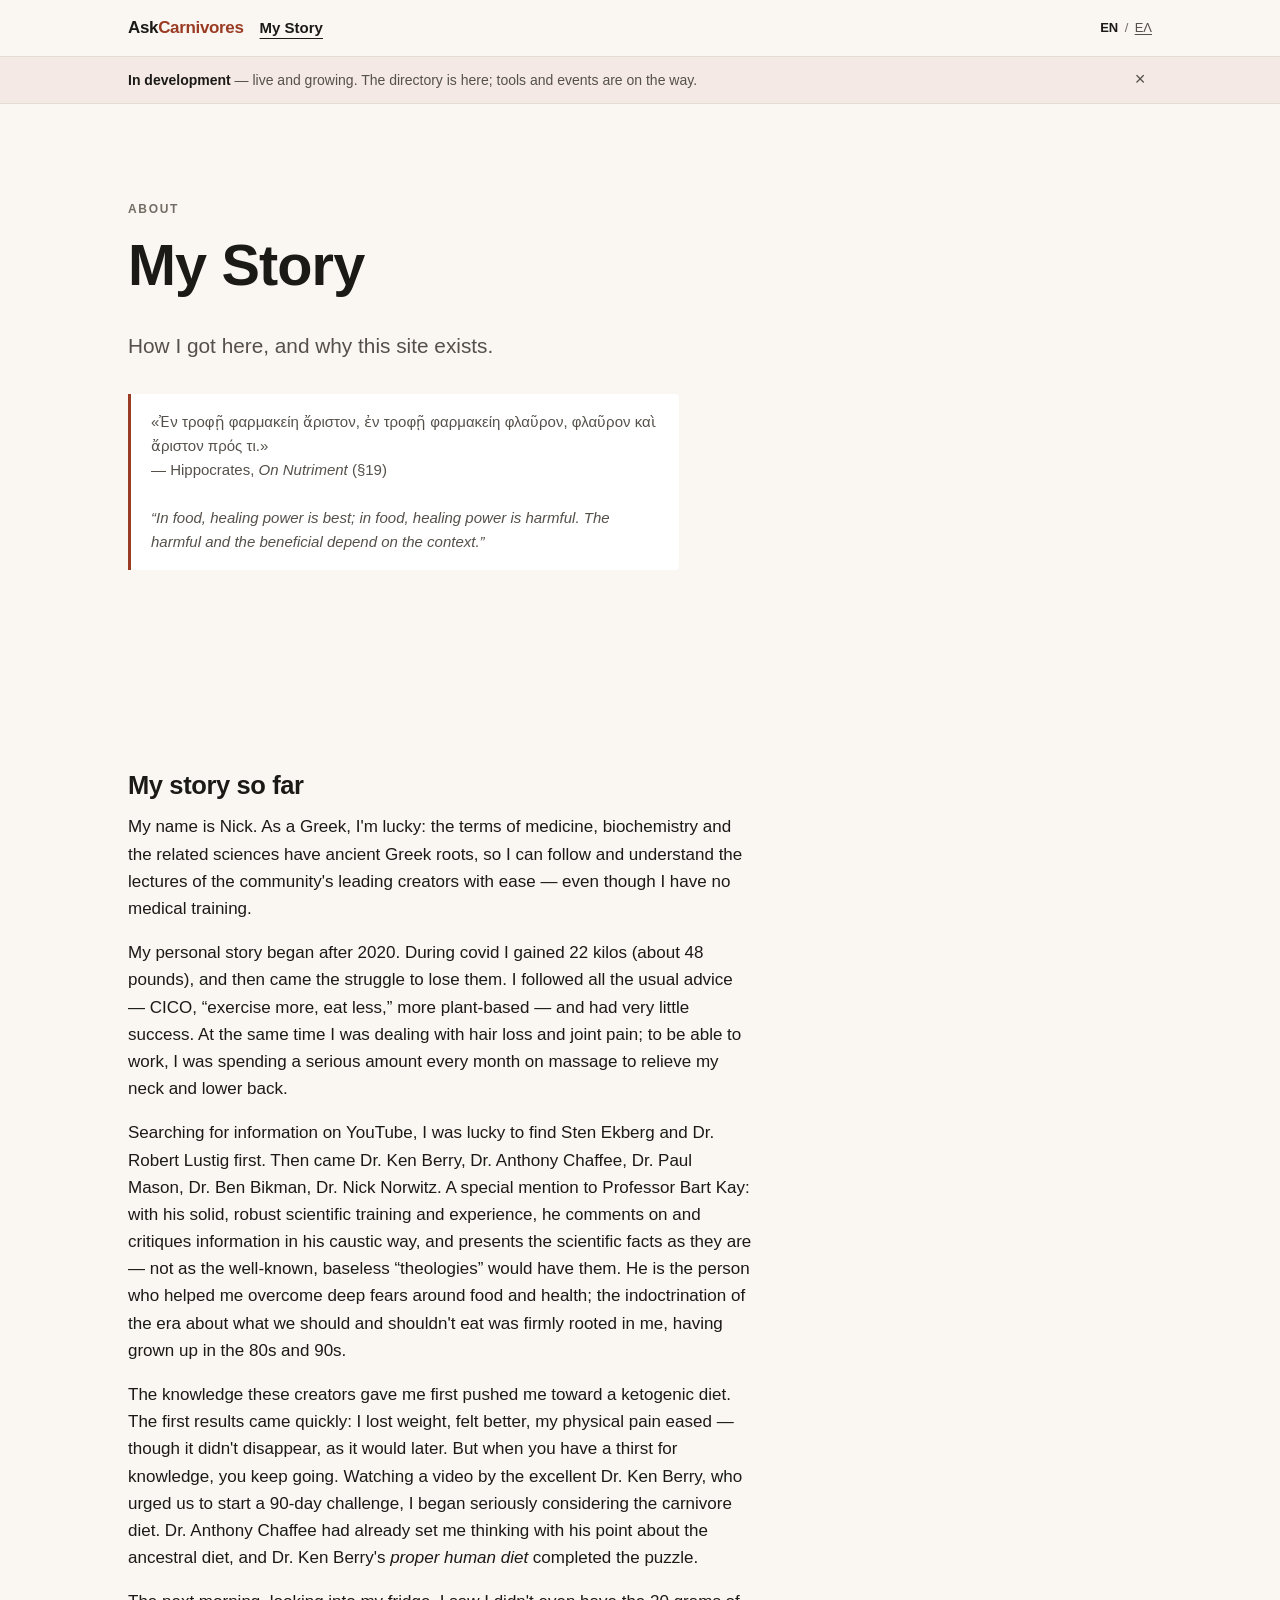
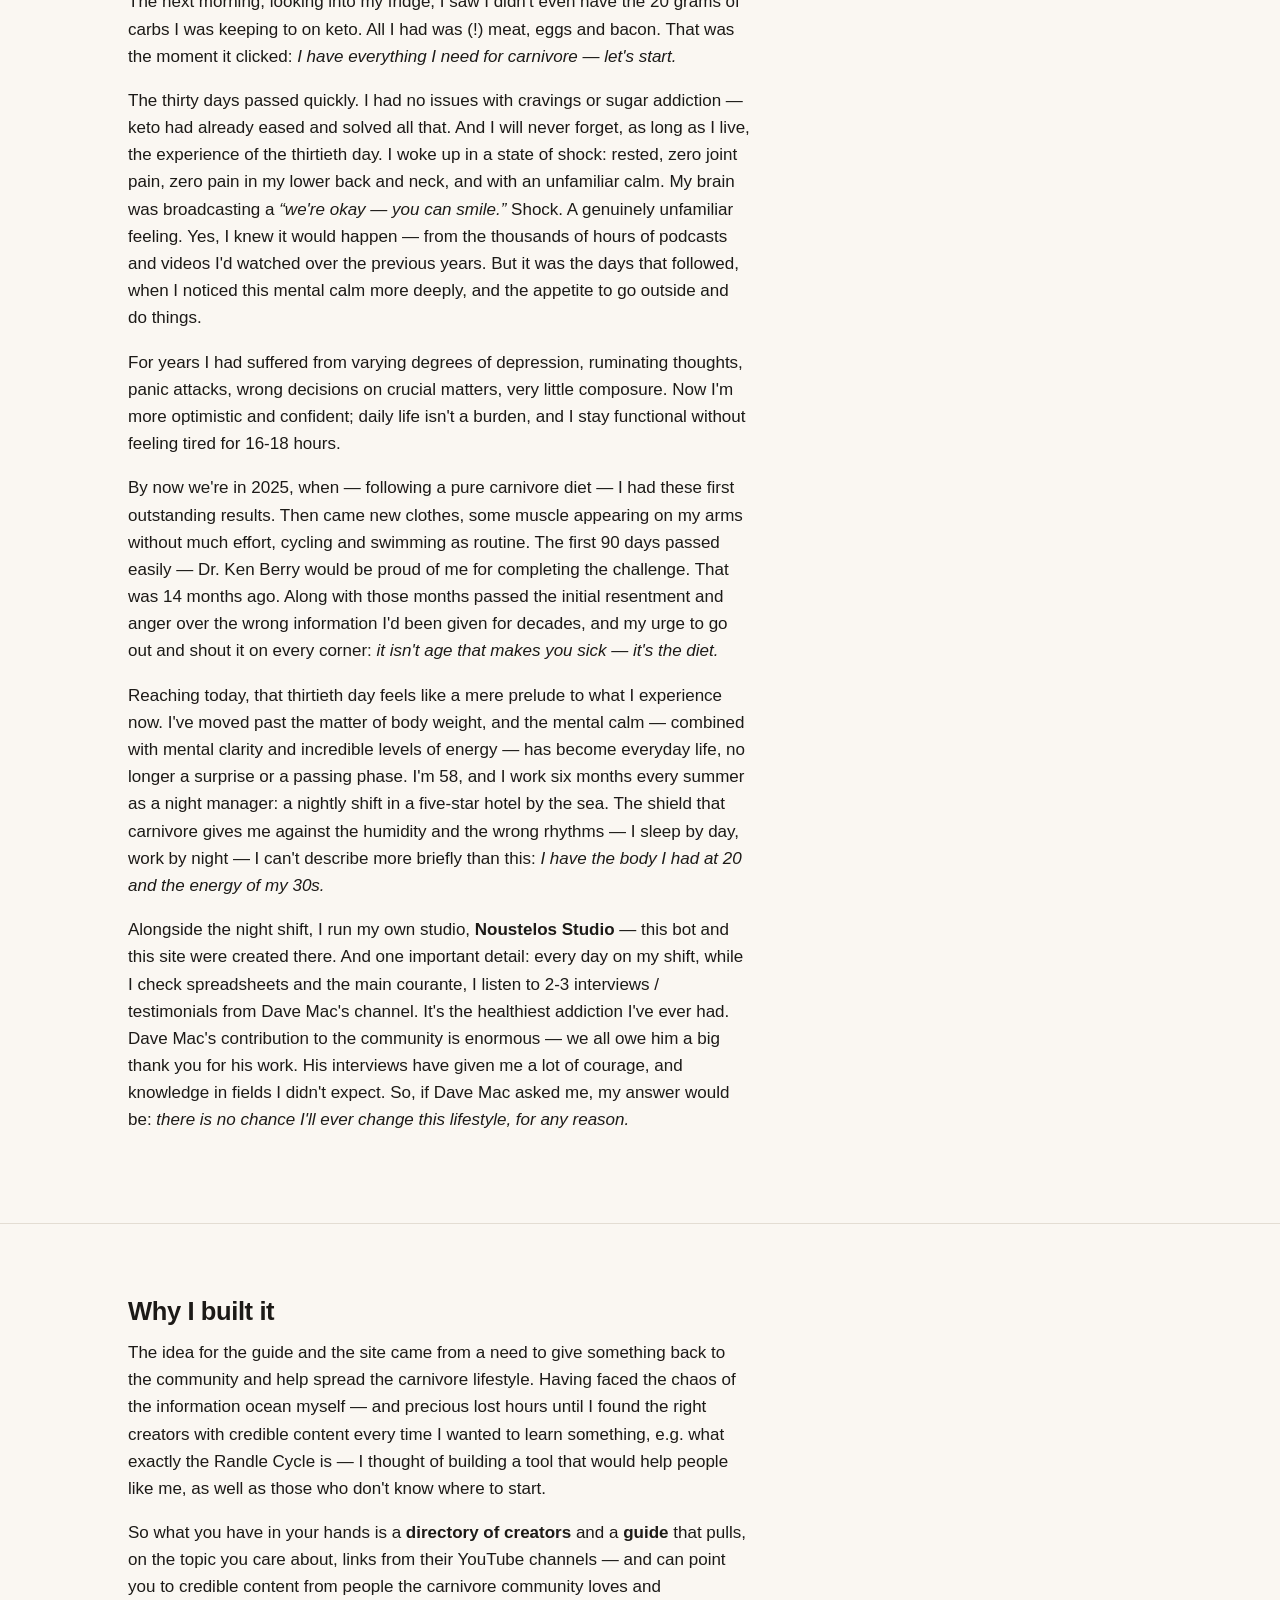
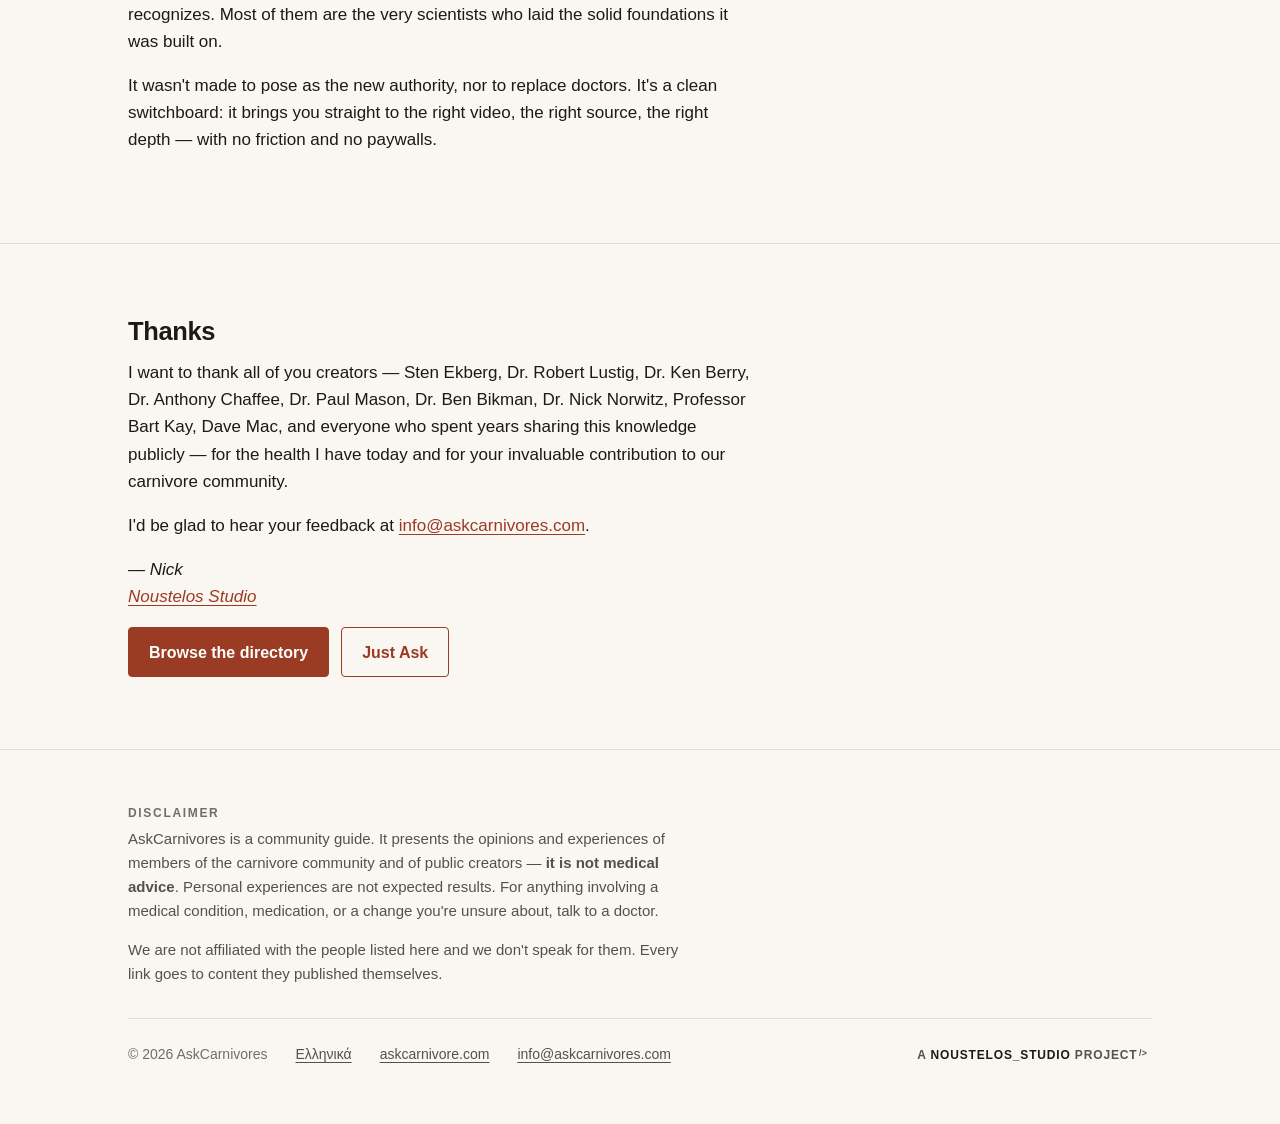
==== commit 608084af: "Merge bot-panel: the bot, embedded in a panel Concept Base v3.1 §16. A launcher opens a panel holdin" ====
--- a/about/index.html
+++ b/about/index.html
@@ -34,7 +34,7 @@
      so changing one means renaming it. Note there is no escape hatch — the
      CSP is style-src 'self' with no 'unsafe-inline', so a <style> block on
      the page would be blocked outright. -->
-<link rel="stylesheet" href="/assets/style.v3.css">
+<link rel="stylesheet" href="/assets/style.v4.css">
 </head>
 <body>
 
@@ -63,7 +63,8 @@
      promise and stays there — never move it up here, because this strip can be
      dismissed and that one must not be.
 
-     The checkbox is the dismiss: no JavaScript on this site, by CSP. It has to
+     The checkbox is the dismiss, and it stays a checkbox: the only script here
+     is the ask panel, and this strip must work without it. It has to
      precede the strip for the sibling selector to reach it. Mirror any change
      into /index.html, /gr/index.html and /gr/about/index.html. -->
 <input class="status-dismiss" type="checkbox" id="status-dismiss">
@@ -132,9 +133,9 @@
     <div class="wrap">
       <h2>Why I built it</h2>
 
-      <p>The idea for the AI bot and the site came from a need to give something back to the community and help spread the carnivore lifestyle. Having faced the chaos of the information ocean myself — and precious lost hours until I found the right creators with credible content every time I wanted to learn something, e.g. what exactly the Randle Cycle is — I thought of building a tool that would help people like me, as well as those who don't know where to start.</p>
-
-      <p>So what you have in your hands is a <strong>directory of creators</strong> and an <strong>AI bot</strong> that pulls, on the topic you care about, links from their YouTube channels — and can point you to credible content from people the carnivore community loves and recognizes. Most of them are the very scientists who laid the solid foundations it was built on.</p>
+      <p>The idea for the guide and the site came from a need to give something back to the community and help spread the carnivore lifestyle. Having faced the chaos of the information ocean myself — and precious lost hours until I found the right creators with credible content every time I wanted to learn something, e.g. what exactly the Randle Cycle is — I thought of building a tool that would help people like me, as well as those who don't know where to start.</p>
+
+      <p>So what you have in your hands is a <strong>directory of creators</strong> and a <strong>guide</strong> that pulls, on the topic you care about, links from their YouTube channels — and can point you to credible content from people the carnivore community loves and recognizes. Most of them are the very scientists who laid the solid foundations it was built on.</p>
 
       <p>It wasn't made to pose as the new authority, nor to replace doctors. It's a clean switchboard: it brings you straight to the right video, the right source, the right depth — with no friction and no paywalls.</p>
     </div>
@@ -158,7 +159,7 @@
 
       <div class="hero-actions">
         <a class="btn btn-primary" href="/">Browse the directory</a>
-        <a class="btn btn-secondary" href="https://askcarnivore.com" target="_blank" rel="noopener">Ask the bot</a>
+        <a class="btn btn-secondary" href="https://askcarnivore.com" target="_blank" rel="noopener">Just Ask</a>
       </div>
     </div>
   </section>
--- a/assets/style.v4.css
+++ b/assets/style.v4.css
@@ -0,0 +1,569 @@
+/* askcarnivores.com — v1 portal
+   v3: adds .site-nav, the header menu (My Story now, FAQ and others to come).
+   Zero dependencies. Mobile-first. Light + dark via prefers-color-scheme.
+   To rebrand: change the tokens in :root and the dark block. Nothing else. */
+
+:root {
+  --bg:        #faf7f2;   /* bone */
+  --bg-raised: #ffffff;
+  --ink:       #1c1a17;   /* deep charcoal */
+  --ink-soft:  #55504a;
+  --ink-faint: #736d65;   /* 4.79:1 on --bg — keep it at least this dark, it is used at 12px */
+  --rule:      #e3ddd3;
+  --accent:    #9a3b23;   /* muted rust */
+  --accent-ink:#ffffff;
+  --wash:      #f4e9e4;   /* faint accent tint, for the notice strip */
+  --focus:     #1c5f8f;
+
+  --measure: 66ch;
+  --wrap: 68rem;
+  --space: clamp(1rem, 4vw, 2rem);
+  --radius: 4px;
+
+  --font: -apple-system, BlinkMacSystemFont, "Segoe UI", Roboto, "Helvetica Neue",
+          Arial, "Noto Sans", sans-serif;
+}
+
+@media (prefers-color-scheme: dark) {
+  :root {
+    --bg:        #161513;
+    --bg-raised: #1f1e1b;
+    --ink:       #f2eee7;
+    --ink-soft:  #c3bcb1;
+    --ink-faint: #9a938a;
+    --rule:      #33302b;
+    --accent:    #e0805f;
+    --accent-ink:#1a1512;
+    --wash:      #251c18;
+    --focus:     #7ab8e8;
+  }
+}
+
+*, *::before, *::after { box-sizing: border-box; }
+
+html {
+  -webkit-text-size-adjust: 100%;
+  scroll-behavior: smooth;
+  scroll-padding-top: 2rem;
+}
+
+@media (prefers-reduced-motion: reduce) {
+  html { scroll-behavior: auto; }
+}
+
+body {
+  margin: 0;
+  background: var(--bg);
+  color: var(--ink);
+  font-family: var(--font);
+  font-size: 1.0625rem;
+  line-height: 1.6;
+  -webkit-font-smoothing: antialiased;
+}
+
+/* ---------- shared bits ---------- */
+
+.wrap {
+  width: 100%;
+  max-width: var(--wrap);
+  margin-inline: auto;
+  padding-inline: var(--space);
+}
+
+a {
+  color: var(--accent);
+  text-underline-offset: 0.18em;
+  text-decoration-thickness: 1px;
+}
+
+a:hover { text-decoration-thickness: 2px; }
+
+:focus-visible {
+  outline: 3px solid var(--focus);
+  outline-offset: 2px;
+  border-radius: 2px;
+}
+
+h1, h2, h3 {
+  line-height: 1.2;
+  letter-spacing: -0.015em;
+  margin: 0 0 0.5em;
+  text-wrap: balance;
+}
+
+p { margin: 0 0 1em; max-width: var(--measure); }
+
+.skip-link {
+  position: absolute;
+  left: -9999px;
+  top: 0;
+  background: var(--ink);
+  color: var(--bg);
+  padding: 0.75rem 1rem;
+  z-index: 10;
+}
+.skip-link:focus { left: 0; }
+
+.eyebrow {
+  font-size: 0.75rem;
+  letter-spacing: 0.14em;
+  text-transform: uppercase;
+  color: var(--ink-faint);
+  margin: 0 0 0.75rem;
+  font-weight: 600;
+}
+
+.btn {
+  display: inline-block;
+  padding: 0.7rem 1.25rem;
+  border-radius: var(--radius);
+  font-weight: 600;
+  text-decoration: none;
+  border: 1px solid var(--accent);
+  font-size: 1rem;
+}
+.btn-primary { background: var(--accent); color: var(--accent-ink); }
+.btn-primary:hover { filter: brightness(1.1); }
+.btn-secondary { background: transparent; color: var(--accent); }
+.btn-secondary:hover { background: var(--accent); color: var(--accent-ink); }
+
+.section { padding-block: clamp(2.75rem, 8vw, 4.5rem); }
+.section + .section { border-top: 1px solid var(--rule); }
+
+/* ---------- header ---------- */
+
+.site-header {
+  border-bottom: 1px solid var(--rule);
+  padding-block: 0.9rem;
+}
+
+.site-header .wrap {
+  display: flex;
+  align-items: center;
+  justify-content: space-between;
+  gap: 1rem;
+  flex-wrap: wrap;
+}
+
+.brand {
+  font-weight: 700;
+  font-size: 1.0625rem;
+  letter-spacing: -0.02em;
+  color: var(--ink);
+  text-decoration: none;
+}
+.brand span { color: var(--accent); }
+
+/* The site menu. It sits beside the wordmark rather than centred: with one
+   entry a centred menu reads as a stray word, and this one is going to grow
+   (FAQ and the rest). margin-right:auto absorbs the free space after it, so
+   the brand and the menu stay together on the left and the language pair
+   stays pinned right — the .wrap above is space-between, and without this
+   the three would spread evenly instead. */
+
+.site-nav {
+  display: flex;
+  flex-wrap: wrap;
+  align-items: center;
+  gap: 1.25rem;
+  margin-right: auto;
+  font-size: 0.9375rem;
+}
+
+.site-nav a {
+  color: var(--ink-soft);
+  font-weight: 600;
+  text-decoration: none;
+}
+
+.site-nav a:hover { color: var(--ink); text-decoration: underline; }
+
+/* aria-current="page" is the marker, so the styling and the thing a screen
+   reader announces cannot drift apart. */
+.site-nav [aria-current="page"] {
+  color: var(--ink);
+  text-decoration: underline;
+  text-underline-offset: 0.3em;
+}
+
+.lang {
+  font-size: 0.8125rem;
+  color: var(--ink-faint);
+  display: flex;
+  gap: 0.4rem;
+  align-items: center;
+}
+.lang a { color: var(--ink-soft); }
+.lang [aria-current="true"] {
+  color: var(--ink);
+  font-weight: 600;
+  text-decoration: none;
+}
+
+/* ---------- status strip ----------
+   How mature the site is, nothing more. The medical disclaimer in the footer
+   is a different promise and stays there: this strip can be dismissed, and
+   nothing dismissable should ever carry the disclaimer.
+
+   Dismissal is a checkbox and a label, with no JavaScript anywhere — this site
+   ships `default-src 'none'`, which blocks scripts outright, and that is worth
+   more than making the × survive a reload. It closes for the visit, not
+   forever. */
+
+.status {
+  background: var(--wash);
+  border-bottom: 1px solid var(--rule);
+  padding-block: 0.7rem;
+  font-size: 0.875rem;
+  color: var(--ink-soft);
+}
+.status .wrap { display: flex; align-items: baseline; gap: 1rem; }
+.status p { margin: 0; max-width: none; }
+.status strong { color: var(--ink); }
+
+/* Off-screen rather than display:none — a hidden input takes no focus, and the
+   × has to be reachable by keyboard. */
+.status-dismiss {
+  position: absolute;
+  width: 1px;
+  height: 1px;
+  opacity: 0;
+  pointer-events: none;
+}
+
+.status-dismiss:checked + .status { display: none; }
+
+.status__x {
+  flex: none;
+  margin-left: auto;
+  padding: 0 0.4rem;
+  color: var(--ink-soft);
+  font-size: 1.15rem;
+  line-height: 1.2;
+  cursor: pointer;
+  border-radius: 0.3rem;
+}
+
+.status__x:hover { color: var(--ink); }
+
+.status-dismiss:focus-visible + .status .status__x {
+  outline: 2px solid var(--ink);
+  outline-offset: 2px;
+}
+
+/* ---------- hero ---------- */
+
+.hero { padding-block: clamp(3rem, 11vw, 6rem); }
+
+.hero h1 {
+  font-size: clamp(2.1rem, 7.5vw, 3.6rem);
+  max-width: 18ch;
+}
+
+.hero .lede {
+  font-size: clamp(1.0625rem, 2.4vw, 1.3rem);
+  color: var(--ink-soft);
+  max-width: 46ch;
+  margin-bottom: 2rem;
+}
+
+.hero-actions {
+  display: flex;
+  gap: 0.75rem;
+  flex-wrap: wrap;
+}
+
+/* ---------- directory ---------- */
+
+.cards {
+  list-style: none;
+  margin: 2rem 0 0;
+  padding: 0;
+  display: grid;
+  gap: 1rem;
+  grid-template-columns: repeat(auto-fit, minmax(17rem, 1fr));
+}
+
+.card {
+  background: var(--bg-raised);
+  border: 1px solid var(--rule);
+  border-radius: var(--radius);
+  padding: 1.25rem;
+  display: flex;
+  flex-direction: column;
+}
+
+.card h3 { font-size: 1.125rem; margin-bottom: 0.35rem; }
+
+.card .role {
+  font-size: 0.8125rem;
+  color: var(--ink-faint);
+  margin: 0 0 0.6rem;
+  text-transform: uppercase;
+  letter-spacing: 0.06em;
+}
+
+.card p {
+  font-size: 0.9375rem;
+  color: var(--ink-soft);
+  margin-bottom: 1rem;
+  flex-grow: 1;
+}
+
+.card-links {
+  display: flex;
+  flex-wrap: wrap;
+  gap: 0.4rem 0.75rem;
+  font-size: 0.875rem;
+  font-weight: 600;
+}
+
+.card-links a::after {
+  content: " ↗";
+  font-weight: 400;
+  color: var(--ink-faint);
+}
+
+/* ---------- notice / disclaimer ---------- */
+
+.notice {
+  border-left: 3px solid var(--accent);
+  background: var(--bg-raised);
+  padding: 1rem 1.25rem;
+  border-radius: 0 var(--radius) var(--radius) 0;
+  font-size: 0.9375rem;
+  color: var(--ink-soft);
+  max-width: var(--measure);
+  margin: 0 0 2rem;
+}
+.notice p { margin: 0; }
+.notice strong { color: var(--ink); }
+
+/* ---------- ask-the-bot banner ---------- */
+
+.banner {
+  background: var(--bg-raised);
+  border: 1px solid var(--rule);
+  border-radius: var(--radius);
+  padding: clamp(1.5rem, 5vw, 2.25rem);
+  display: flex;
+  gap: 1.5rem;
+  align-items: center;
+  justify-content: space-between;
+  flex-wrap: wrap;
+}
+.banner h2 { margin-bottom: 0.35rem; font-size: 1.5rem; }
+.banner p { margin: 0; color: var(--ink-soft); font-size: 0.9375rem; }
+.banner .banner-text { min-width: 15rem; flex: 1 1 22rem; }
+
+/* ---------- footer ---------- */
+
+.site-footer {
+  border-top: 1px solid var(--rule);
+  padding-block: clamp(2.5rem, 7vw, 3.5rem);
+  font-size: 0.9375rem;
+  color: var(--ink-soft);
+}
+
+.site-footer h2 {
+  font-size: 0.75rem;
+  letter-spacing: 0.14em;
+  text-transform: uppercase;
+  color: var(--ink-faint);
+}
+
+.footer-disclaimer { max-width: var(--measure); }
+
+.footer-meta {
+  margin-top: 2rem;
+  padding-top: 1.5rem;
+  border-top: 1px solid var(--rule);
+  display: flex;
+  gap: 1rem 1.75rem;
+  flex-wrap: wrap;
+  align-items: baseline;
+  font-size: 0.875rem;
+  color: var(--ink-faint);
+}
+.footer-meta a { color: var(--ink-soft); }
+
+/* ---------- studio credit ----------
+   Copied from the askcarnivore.com placeholder, not imported — the two projects
+   share no code (see README siloing rule). Re-tokenised for this palette.
+   The original leans on opacity .68 for its resting state; that would drop this
+   below AA on a light background, so the quiet-then-brighten behaviour is done
+   with colour instead. The studio's mark keeps its own proportions. */
+
+.by {
+  display: inline-block;
+  margin-inline-start: auto;
+  padding: 0.4rem 0.3rem;
+  color: var(--ink-faint);
+  font-size: 0.75rem;
+  font-weight: 600;
+  letter-spacing: 0.07em;
+  line-height: 1;
+  text-decoration: none;
+  white-space: nowrap;
+  transition: color 0.25s ease;
+}
+
+.footer-meta .by:hover,
+.footer-meta .by:focus-visible { color: var(--ink); }
+
+.by__name { font-weight: 700; color: var(--ink); }
+
+.by__mark {
+  display: inline-block;
+  margin-left: 0.18em;
+  font-size: 0.74em;
+  font-weight: 600;
+  letter-spacing: 0.03em;
+  transform: translateY(-0.32em);
+}
+
+@media (prefers-reduced-motion: reduce) {
+  .by { transition: none; }
+}
+
+/* ---------- ask panel (Concept Base v3.1 §16) ----------
+   The bot, embedded: a launcher, a panel, and an iframe of the bot's public
+   /embed page. Cosmetics only — nothing here knows anything about the bot
+   beyond one URL, and no script on this site ever calls its worker.
+
+   Built for the audience §16 names: 50+, most of them managing something
+   medical. That is why the launcher carries WORDS instead of a chat glyph,
+   why the targets are large, and why the panel is full-screen on a phone.
+   Closing the panel IS the back button, so the × outranks everything else
+   in the panel for size and contrast. */
+
+.ask-launcher {
+  position: fixed;
+  z-index: 40;
+  right: var(--space);
+  bottom: var(--space);
+  display: inline-flex;
+  align-items: center;
+  min-height: 3.5rem;
+  padding: 0.9rem 1.5rem;
+  border: 1px solid var(--accent);
+  border-radius: 2rem;
+  background: var(--accent);
+  color: var(--accent-ink);
+  font-family: inherit;
+  font-size: 1.0625rem;
+  font-weight: 600;
+  line-height: 1;
+  text-decoration: none;
+  cursor: pointer;
+  box-shadow: 0 2px 14px rgb(0 0 0 / 0.22);
+}
+
+/* Never hidden on scroll. A launcher that disappears is a launcher this
+   audience does not find again — the whole point is that asking is always
+   one visible step away. */
+
+.ask-launcher:hover { filter: brightness(1.1); }
+
+/* Full width on a phone, where a corner pill is a small target. */
+@media (max-width: 30rem) {
+  .ask-launcher {
+    left: var(--space);
+    justify-content: center;
+  }
+}
+
+/* The launcher floats over the page, so the last thing on it would sit
+   underneath — and the last thing on it is the disclaimer. Buy back its
+   height, but only on the pages that actually carry a launcher: 404.html
+   shares this stylesheet and has none. */
+body:has(.ask-launcher) { padding-bottom: 6rem; }
+
+/* Open state hides the launcher: the × is the only control that matters
+   while the panel is up, and two competing buttons is how people miss it. */
+.ask-open .ask-launcher { display: none; }
+
+/* Scroll lock. The panel owns the viewport while it is open. */
+.ask-open body { overflow: hidden; }
+
+.ask-backdrop {
+  position: fixed;
+  inset: 0;
+  z-index: 45;
+  background: rgb(0 0 0 / 0.45);
+  border: 0;
+  padding: 0;
+  cursor: pointer;
+}
+
+.ask-panel {
+  position: fixed;
+  z-index: 50;
+  inset: 0;
+  display: flex;
+  flex-direction: column;
+  background: var(--bg-raised);
+}
+
+@media (min-width: 40rem) {
+  .ask-panel {
+    inset: auto var(--space) var(--space) auto;
+    width: min(27.5rem, 92vw);
+    height: min(44rem, 88vh);
+    border: 1px solid var(--rule);
+    border-radius: var(--radius);
+    overflow: hidden;
+    box-shadow: 0 8px 40px rgb(0 0 0 / 0.3);
+  }
+}
+
+.ask-panel__head {
+  flex: none;
+  display: flex;
+  align-items: center;
+  justify-content: space-between;
+  gap: 0.75rem;
+  padding: 0.6rem 0.6rem 0.6rem 1.1rem;
+  border-bottom: 1px solid var(--rule);
+}
+
+.ask-panel__title {
+  margin: 0;
+  font-size: 1rem;
+  font-weight: 700;
+}
+
+.ask-panel__x {
+  flex: none;
+  display: inline-flex;
+  align-items: center;
+  justify-content: center;
+  min-width: 2.9rem;
+  min-height: 2.9rem;
+  border: 1px solid var(--rule);
+  border-radius: var(--radius);
+  background: transparent;
+  color: var(--ink);
+  font-family: inherit;
+  font-size: 1.5rem;
+  line-height: 1;
+  cursor: pointer;
+}
+
+.ask-panel__x:hover { background: var(--wash); }
+
+/* The framed page sets its own height and scrolls its thread internally
+   (see the bot's embed.html), so the panel must not add a scrollbar of
+   its own — the iframe just fills what is left. */
+.ask-panel__frame {
+  flex: 1;
+  min-height: 0;
+  width: 100%;
+  border: 0;
+  display: block;
+}
+
+/* No JS, no panel: the launcher and the banner button stay ordinary links
+   to the bot's own page, so the frame is an upgrade and never a gate. */
+.ask-panel, .ask-backdrop { display: none; }
+.ask-open .ask-panel, .ask-open .ask-backdrop { display: flex; }
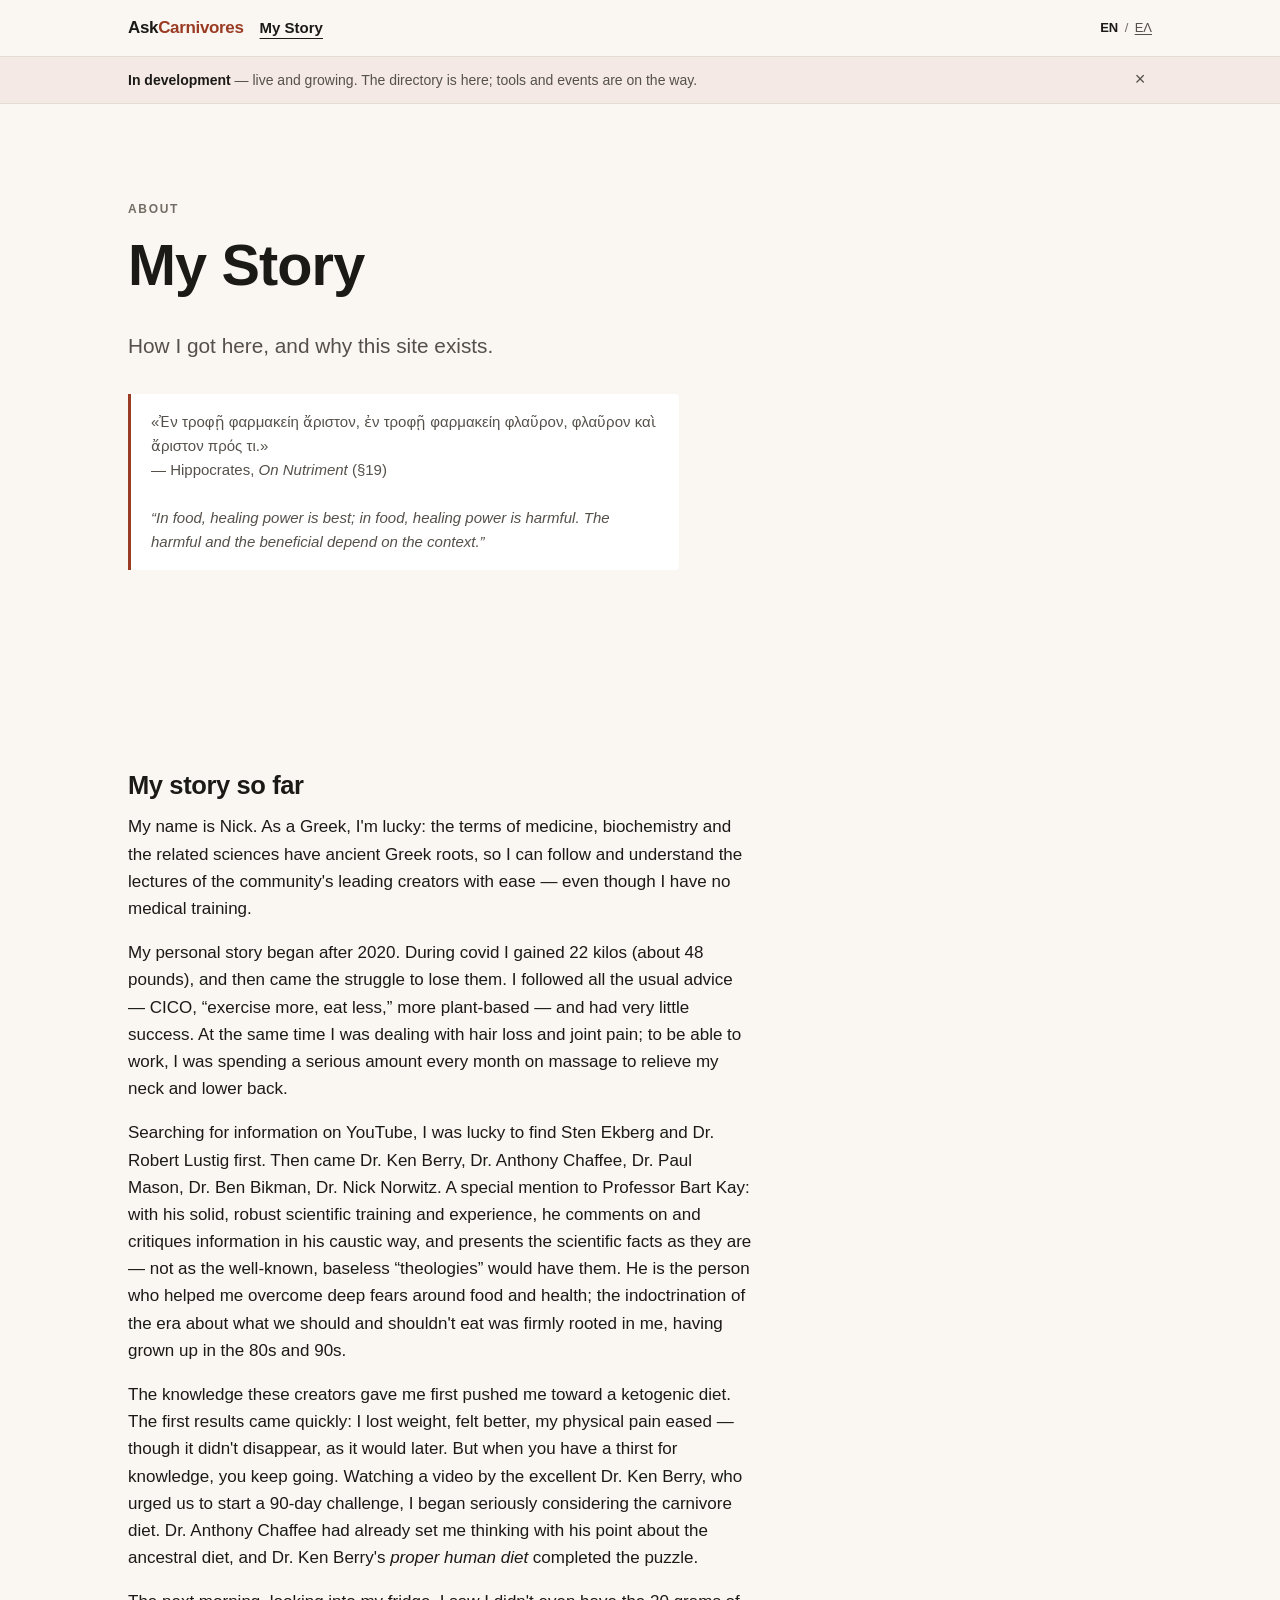
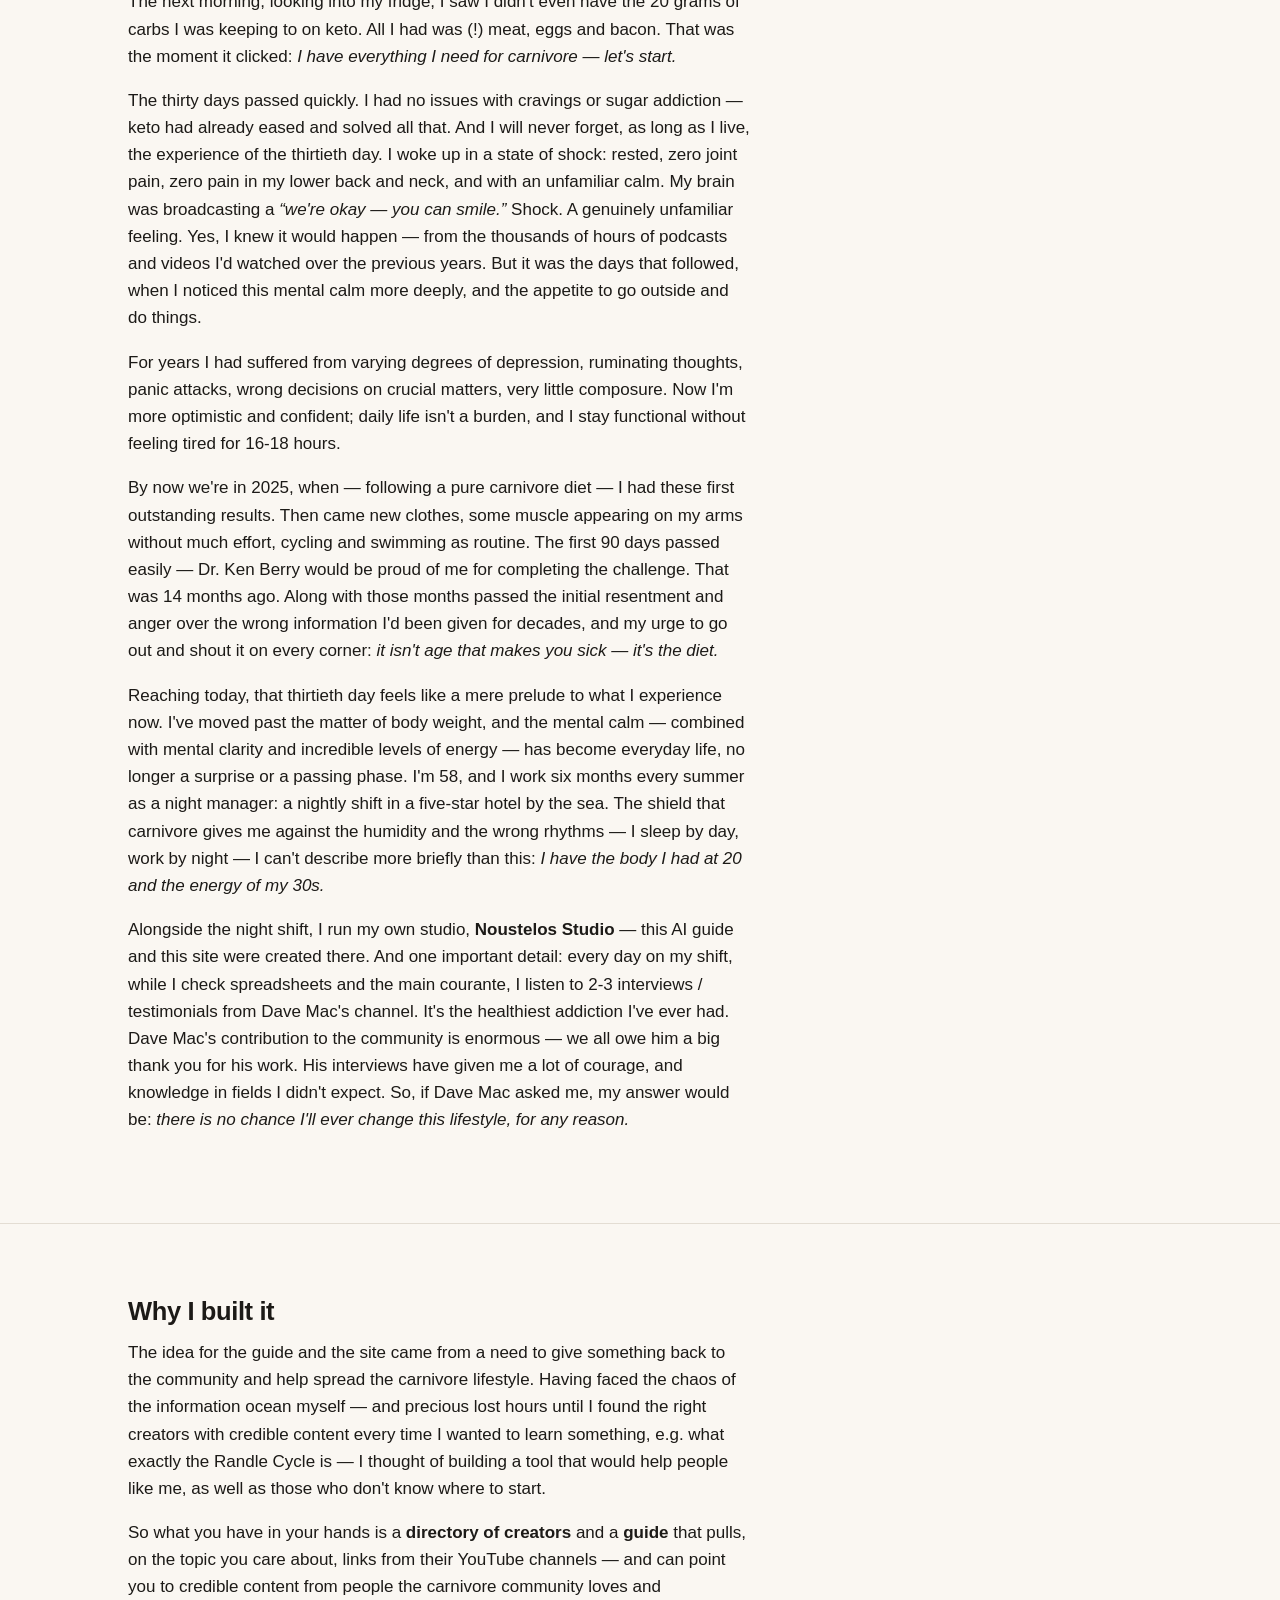
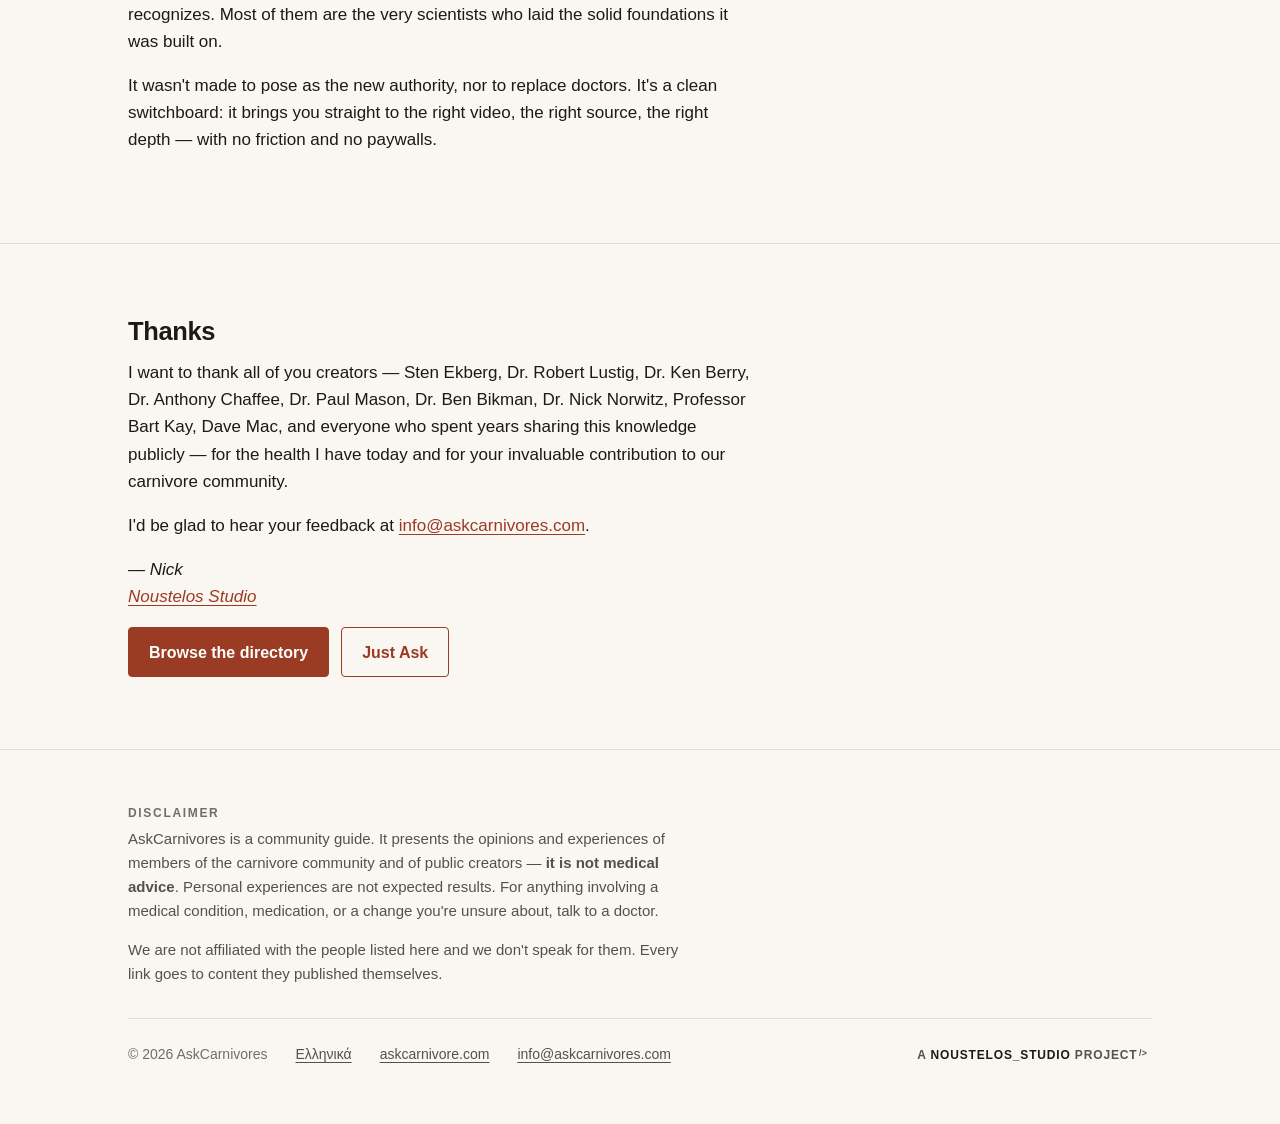
==== commit 7a99b65c: "Say "AI guide" where My Story names what the studio built The studio sentence still called it "this " ====
--- a/about/index.html
+++ b/about/index.html
@@ -124,7 +124,7 @@
 
       <p>Reaching today, that thirtieth day feels like a mere prelude to what I experience now. I've moved past the matter of body weight, and the mental calm — combined with mental clarity and incredible levels of energy — has become everyday life, no longer a surprise or a passing phase. I'm 58, and I work six months every summer as a night manager: a nightly shift in a five-star hotel by the sea. The shield that carnivore gives me against the humidity and the wrong rhythms — I sleep by day, work by night — I can't describe more briefly than this: <em>I have the body I had at 20 and the energy of my 30s.</em></p>
 
-      <p>Alongside the night shift, I run my own studio, <strong>Noustelos Studio</strong> — this bot and this site were created there. And one important detail: every day on my shift, while I check spreadsheets and the main courante, I listen to 2-3 interviews / testimonials from Dave Mac's channel. It's the healthiest addiction I've ever had. Dave Mac's contribution to the community is enormous — we all owe him a big thank you for his work. His interviews have given me a lot of courage, and knowledge in fields I didn't expect. So, if Dave Mac asked me, my answer would be: <em>there is no chance I'll ever change this lifestyle, for any reason.</em></p>
+      <p>Alongside the night shift, I run my own studio, <strong>Noustelos Studio</strong> — this AI guide and this site were created there. And one important detail: every day on my shift, while I check spreadsheets and the main courante, I listen to 2-3 interviews / testimonials from Dave Mac's channel. It's the healthiest addiction I've ever had. Dave Mac's contribution to the community is enormous — we all owe him a big thank you for his work. His interviews have given me a lot of courage, and knowledge in fields I didn't expect. So, if Dave Mac asked me, my answer would be: <em>there is no chance I'll ever change this lifestyle, for any reason.</em></p>
     </div>
   </section>
 
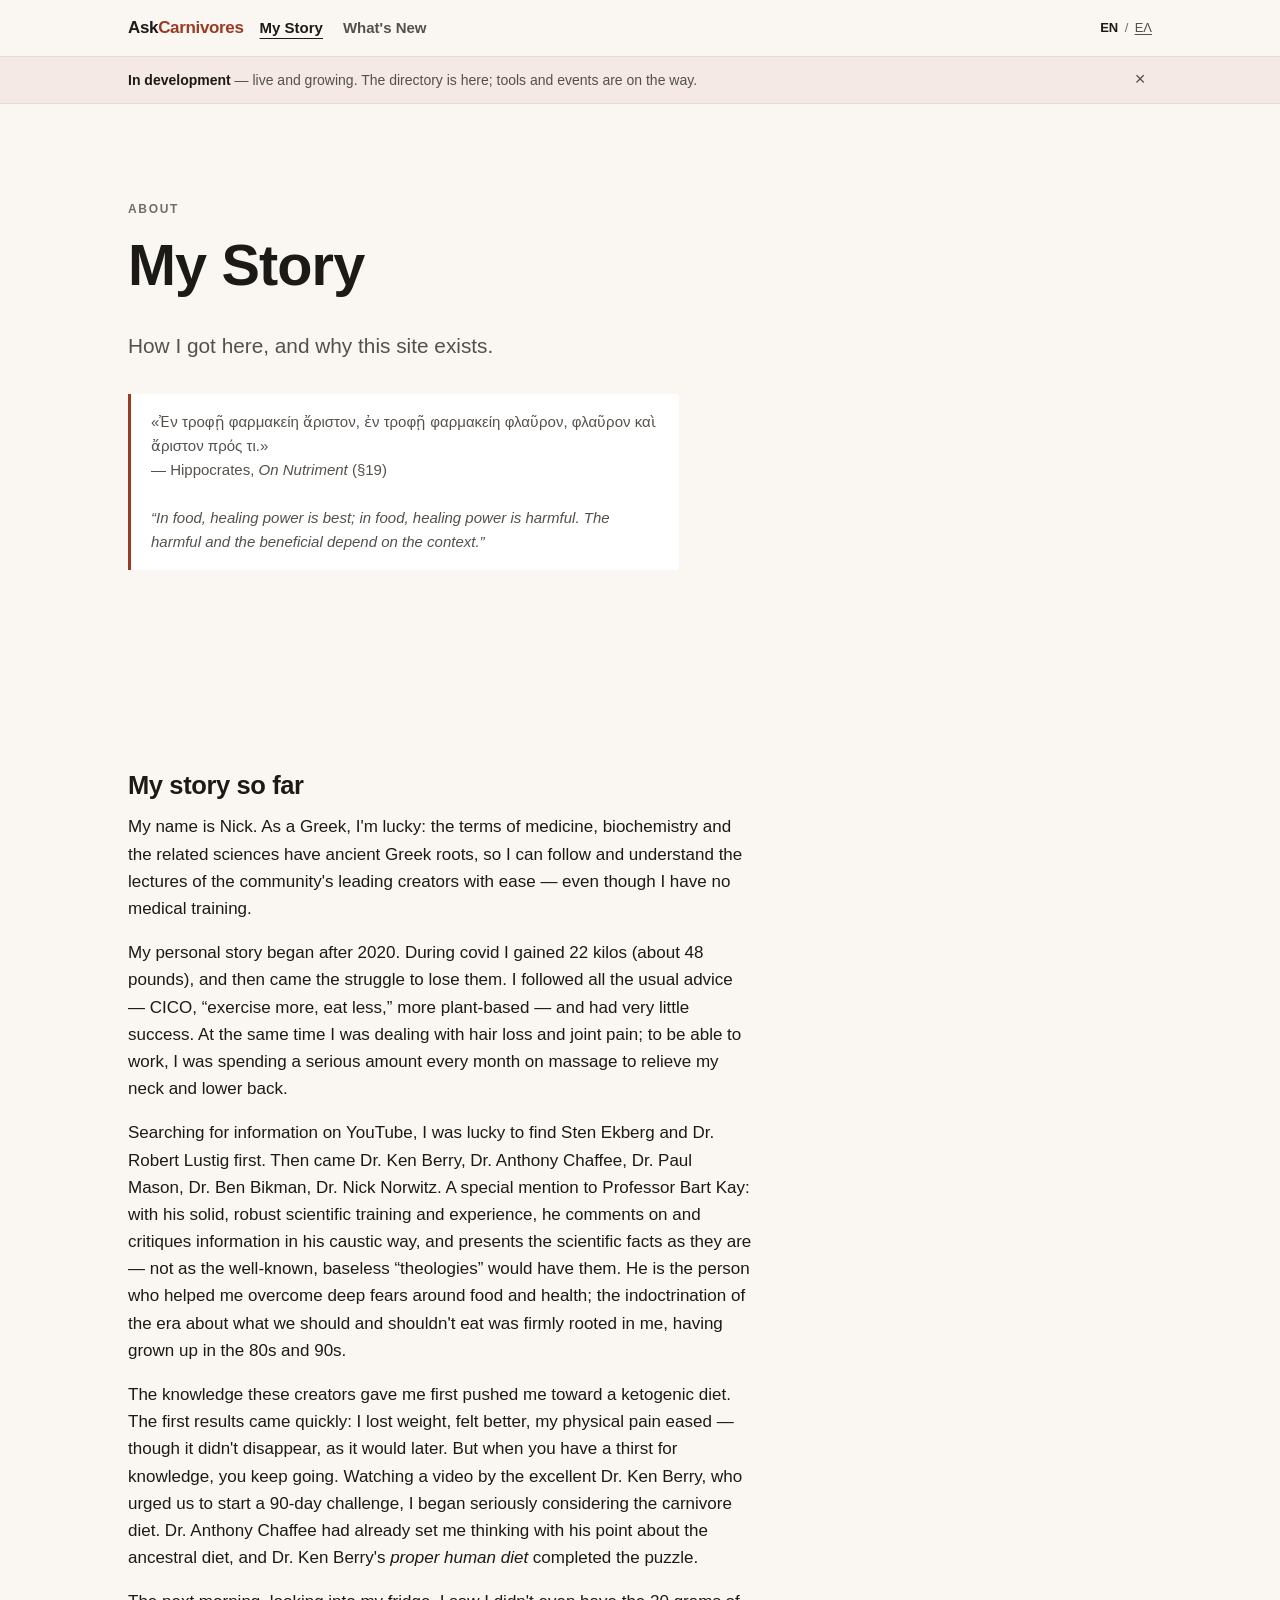
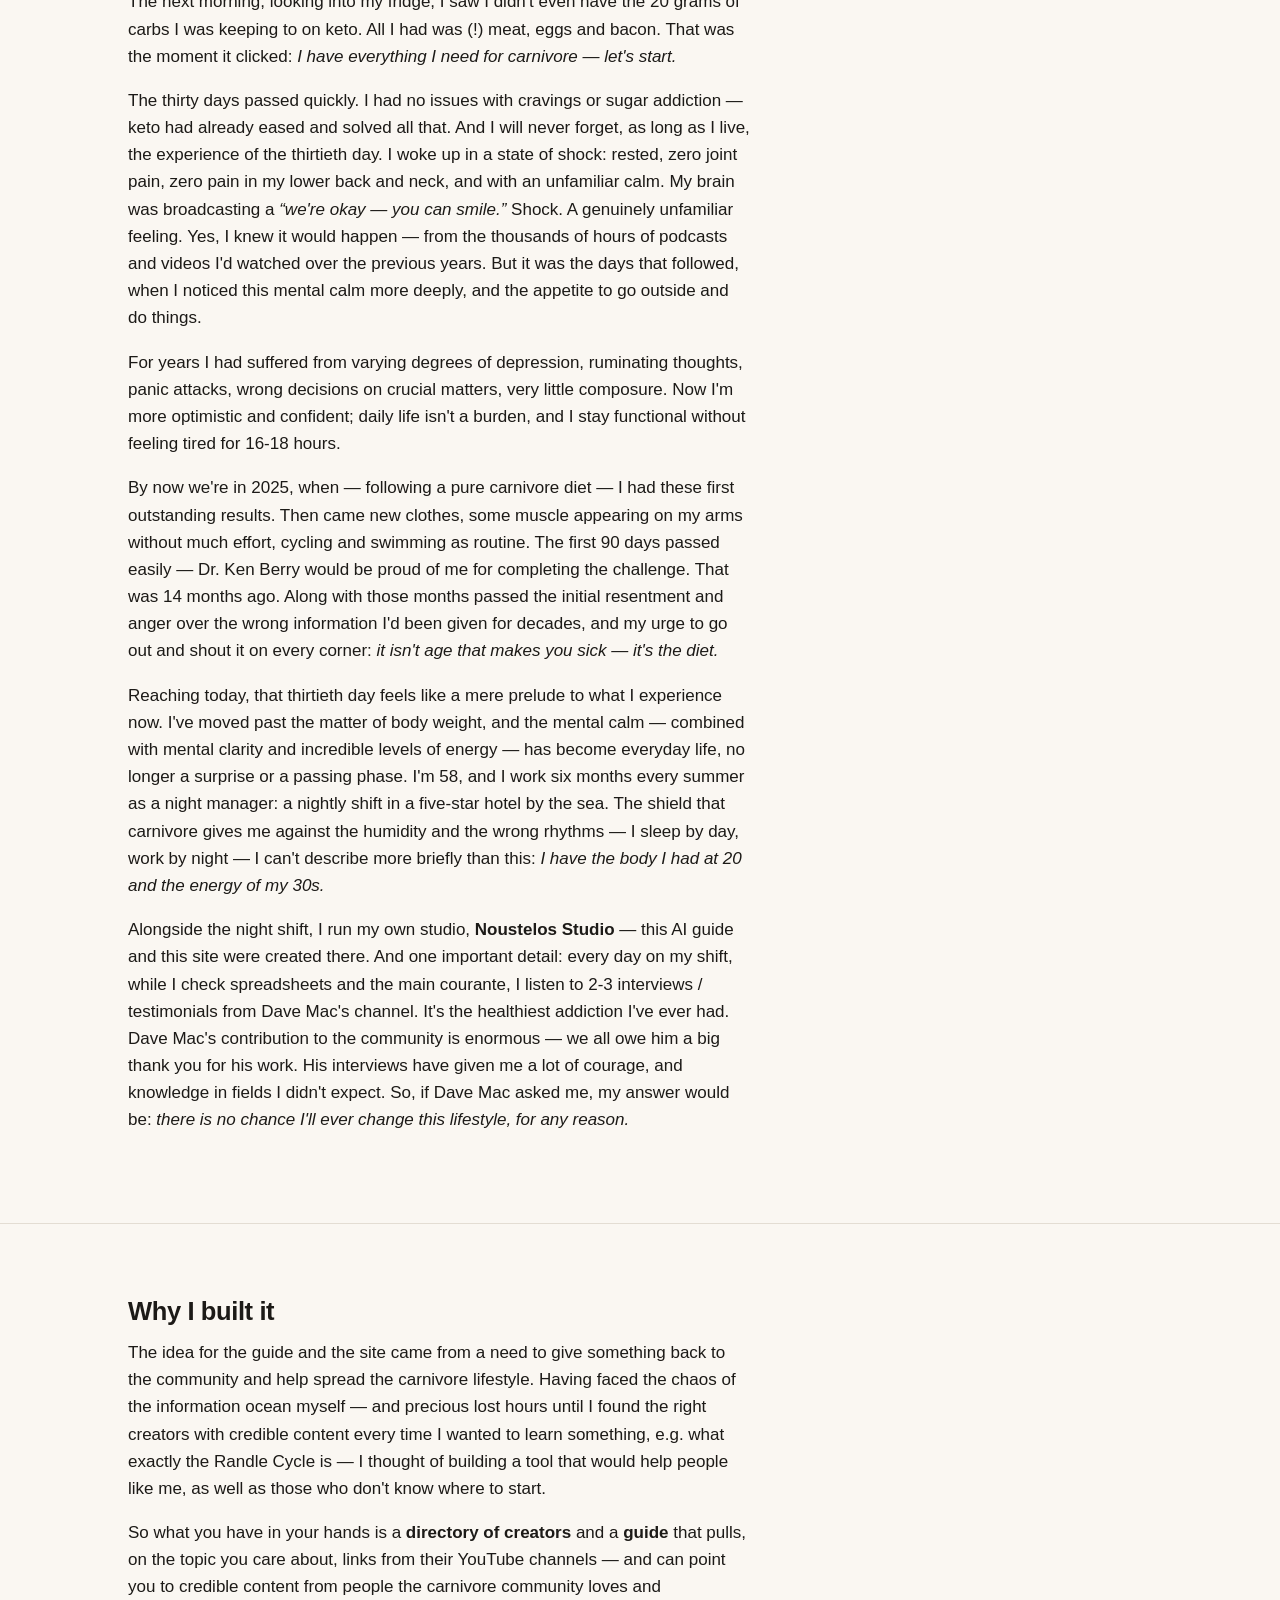
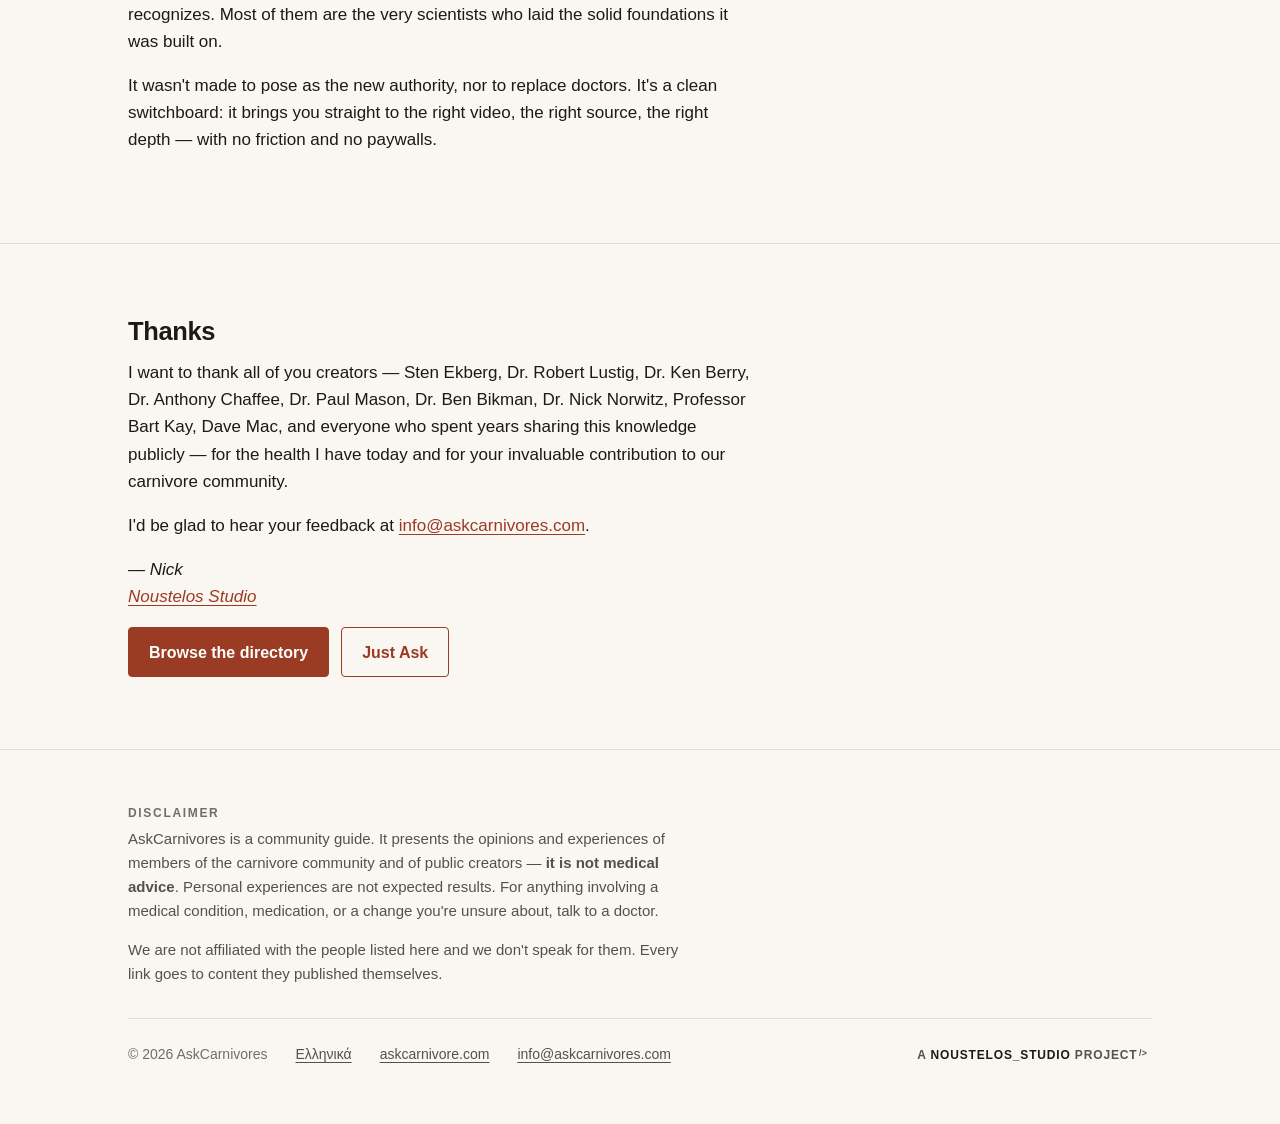
==== commit ebd16ed7: "Add What's New: a second window onto the bot's list /whats-new/ and /gr/whats-new/ are a full-page i" ====
--- a/about/index.html
+++ b/about/index.html
@@ -34,7 +34,7 @@
      so changing one means renaming it. Note there is no escape hatch — the
      CSP is style-src 'self' with no 'unsafe-inline', so a <style> block on
      the page would be blocked outright. -->
-<link rel="stylesheet" href="/assets/style.v4.css">
+<link rel="stylesheet" href="/assets/style.v5.css">
 </head>
 <body>
 
@@ -47,6 +47,7 @@
          why it is a <nav> with a list of links rather than a lone anchor. -->
     <nav class="site-nav" aria-label="Sections">
       <a href="/about/" aria-current="page">My Story</a>
+      <a href="/whats-new/">What's New</a>
     </nav>
     <!-- The language pair points at the two halves of THIS page, not at the two
          index pages: someone switching language while reading the story wants
--- a/assets/style.v5.css
+++ b/assets/style.v5.css
@@ -0,0 +1,607 @@
+/* askcarnivores.com — v1 portal
+   v3: adds .site-nav, the header menu (My Story now, FAQ and others to come).
+   Zero dependencies. Mobile-first. Light + dark via prefers-color-scheme.
+   To rebrand: change the tokens in :root and the dark block. Nothing else. */
+
+:root {
+  --bg:        #faf7f2;   /* bone */
+  --bg-raised: #ffffff;
+  --ink:       #1c1a17;   /* deep charcoal */
+  --ink-soft:  #55504a;
+  --ink-faint: #736d65;   /* 4.79:1 on --bg — keep it at least this dark, it is used at 12px */
+  --rule:      #e3ddd3;
+  --accent:    #9a3b23;   /* muted rust */
+  --accent-ink:#ffffff;
+  --wash:      #f4e9e4;   /* faint accent tint, for the notice strip */
+  --focus:     #1c5f8f;
+
+  --measure: 66ch;
+  --wrap: 68rem;
+  --space: clamp(1rem, 4vw, 2rem);
+  --radius: 4px;
+
+  --font: -apple-system, BlinkMacSystemFont, "Segoe UI", Roboto, "Helvetica Neue",
+          Arial, "Noto Sans", sans-serif;
+}
+
+@media (prefers-color-scheme: dark) {
+  :root {
+    --bg:        #161513;
+    --bg-raised: #1f1e1b;
+    --ink:       #f2eee7;
+    --ink-soft:  #c3bcb1;
+    --ink-faint: #9a938a;
+    --rule:      #33302b;
+    --accent:    #e0805f;
+    --accent-ink:#1a1512;
+    --wash:      #251c18;
+    --focus:     #7ab8e8;
+  }
+}
+
+*, *::before, *::after { box-sizing: border-box; }
+
+html {
+  -webkit-text-size-adjust: 100%;
+  scroll-behavior: smooth;
+  scroll-padding-top: 2rem;
+}
+
+@media (prefers-reduced-motion: reduce) {
+  html { scroll-behavior: auto; }
+}
+
+body {
+  margin: 0;
+  background: var(--bg);
+  color: var(--ink);
+  font-family: var(--font);
+  font-size: 1.0625rem;
+  line-height: 1.6;
+  -webkit-font-smoothing: antialiased;
+}
+
+/* ---------- shared bits ---------- */
+
+.wrap {
+  width: 100%;
+  max-width: var(--wrap);
+  margin-inline: auto;
+  padding-inline: var(--space);
+}
+
+a {
+  color: var(--accent);
+  text-underline-offset: 0.18em;
+  text-decoration-thickness: 1px;
+}
+
+a:hover { text-decoration-thickness: 2px; }
+
+:focus-visible {
+  outline: 3px solid var(--focus);
+  outline-offset: 2px;
+  border-radius: 2px;
+}
+
+h1, h2, h3 {
+  line-height: 1.2;
+  letter-spacing: -0.015em;
+  margin: 0 0 0.5em;
+  text-wrap: balance;
+}
+
+p { margin: 0 0 1em; max-width: var(--measure); }
+
+.skip-link {
+  position: absolute;
+  left: -9999px;
+  top: 0;
+  background: var(--ink);
+  color: var(--bg);
+  padding: 0.75rem 1rem;
+  z-index: 10;
+}
+.skip-link:focus { left: 0; }
+
+.eyebrow {
+  font-size: 0.75rem;
+  letter-spacing: 0.14em;
+  text-transform: uppercase;
+  color: var(--ink-faint);
+  margin: 0 0 0.75rem;
+  font-weight: 600;
+}
+
+.btn {
+  display: inline-block;
+  padding: 0.7rem 1.25rem;
+  border-radius: var(--radius);
+  font-weight: 600;
+  text-decoration: none;
+  border: 1px solid var(--accent);
+  font-size: 1rem;
+}
+.btn-primary { background: var(--accent); color: var(--accent-ink); }
+.btn-primary:hover { filter: brightness(1.1); }
+.btn-secondary { background: transparent; color: var(--accent); }
+.btn-secondary:hover { background: var(--accent); color: var(--accent-ink); }
+
+.section { padding-block: clamp(2.75rem, 8vw, 4.5rem); }
+.section + .section { border-top: 1px solid var(--rule); }
+
+/* ---------- header ---------- */
+
+.site-header {
+  border-bottom: 1px solid var(--rule);
+  padding-block: 0.9rem;
+}
+
+.site-header .wrap {
+  display: flex;
+  align-items: center;
+  justify-content: space-between;
+  gap: 1rem;
+  flex-wrap: wrap;
+}
+
+.brand {
+  font-weight: 700;
+  font-size: 1.0625rem;
+  letter-spacing: -0.02em;
+  color: var(--ink);
+  text-decoration: none;
+}
+.brand span { color: var(--accent); }
+
+/* The site menu. It sits beside the wordmark rather than centred: with one
+   entry a centred menu reads as a stray word, and this one is going to grow
+   (FAQ and the rest). margin-right:auto absorbs the free space after it, so
+   the brand and the menu stay together on the left and the language pair
+   stays pinned right — the .wrap above is space-between, and without this
+   the three would spread evenly instead. */
+
+.site-nav {
+  display: flex;
+  flex-wrap: wrap;
+  align-items: center;
+  gap: 1.25rem;
+  margin-right: auto;
+  font-size: 0.9375rem;
+}
+
+.site-nav a {
+  color: var(--ink-soft);
+  font-weight: 600;
+  text-decoration: none;
+}
+
+.site-nav a:hover { color: var(--ink); text-decoration: underline; }
+
+/* aria-current="page" is the marker, so the styling and the thing a screen
+   reader announces cannot drift apart. */
+.site-nav [aria-current="page"] {
+  color: var(--ink);
+  text-decoration: underline;
+  text-underline-offset: 0.3em;
+}
+
+.lang {
+  font-size: 0.8125rem;
+  color: var(--ink-faint);
+  display: flex;
+  gap: 0.4rem;
+  align-items: center;
+}
+.lang a { color: var(--ink-soft); }
+.lang [aria-current="true"] {
+  color: var(--ink);
+  font-weight: 600;
+  text-decoration: none;
+}
+
+/* ---------- status strip ----------
+   How mature the site is, nothing more. The medical disclaimer in the footer
+   is a different promise and stays there: this strip can be dismissed, and
+   nothing dismissable should ever carry the disclaimer.
+
+   Dismissal is a checkbox and a label, with no JavaScript anywhere — this site
+   ships `default-src 'none'`, which blocks scripts outright, and that is worth
+   more than making the × survive a reload. It closes for the visit, not
+   forever. */
+
+.status {
+  background: var(--wash);
+  border-bottom: 1px solid var(--rule);
+  padding-block: 0.7rem;
+  font-size: 0.875rem;
+  color: var(--ink-soft);
+}
+.status .wrap { display: flex; align-items: baseline; gap: 1rem; }
+.status p { margin: 0; max-width: none; }
+.status strong { color: var(--ink); }
+
+/* Off-screen rather than display:none — a hidden input takes no focus, and the
+   × has to be reachable by keyboard. */
+.status-dismiss {
+  position: absolute;
+  width: 1px;
+  height: 1px;
+  opacity: 0;
+  pointer-events: none;
+}
+
+.status-dismiss:checked + .status { display: none; }
+
+.status__x {
+  flex: none;
+  margin-left: auto;
+  padding: 0 0.4rem;
+  color: var(--ink-soft);
+  font-size: 1.15rem;
+  line-height: 1.2;
+  cursor: pointer;
+  border-radius: 0.3rem;
+}
+
+.status__x:hover { color: var(--ink); }
+
+.status-dismiss:focus-visible + .status .status__x {
+  outline: 2px solid var(--ink);
+  outline-offset: 2px;
+}
+
+/* ---------- hero ---------- */
+
+.hero { padding-block: clamp(3rem, 11vw, 6rem); }
+
+.hero h1 {
+  font-size: clamp(2.1rem, 7.5vw, 3.6rem);
+  max-width: 18ch;
+}
+
+.hero .lede {
+  font-size: clamp(1.0625rem, 2.4vw, 1.3rem);
+  color: var(--ink-soft);
+  max-width: 46ch;
+  margin-bottom: 2rem;
+}
+
+.hero-actions {
+  display: flex;
+  gap: 0.75rem;
+  flex-wrap: wrap;
+}
+
+/* ---------- directory ---------- */
+
+.cards {
+  list-style: none;
+  margin: 2rem 0 0;
+  padding: 0;
+  display: grid;
+  gap: 1rem;
+  grid-template-columns: repeat(auto-fit, minmax(17rem, 1fr));
+}
+
+.card {
+  background: var(--bg-raised);
+  border: 1px solid var(--rule);
+  border-radius: var(--radius);
+  padding: 1.25rem;
+  display: flex;
+  flex-direction: column;
+}
+
+.card h3 { font-size: 1.125rem; margin-bottom: 0.35rem; }
+
+.card .role {
+  font-size: 0.8125rem;
+  color: var(--ink-faint);
+  margin: 0 0 0.6rem;
+  text-transform: uppercase;
+  letter-spacing: 0.06em;
+}
+
+.card p {
+  font-size: 0.9375rem;
+  color: var(--ink-soft);
+  margin-bottom: 1rem;
+  flex-grow: 1;
+}
+
+.card-links {
+  display: flex;
+  flex-wrap: wrap;
+  gap: 0.4rem 0.75rem;
+  font-size: 0.875rem;
+  font-weight: 600;
+}
+
+.card-links a::after {
+  content: " ↗";
+  font-weight: 400;
+  color: var(--ink-faint);
+}
+
+/* ---------- notice / disclaimer ---------- */
+
+.notice {
+  border-left: 3px solid var(--accent);
+  background: var(--bg-raised);
+  padding: 1rem 1.25rem;
+  border-radius: 0 var(--radius) var(--radius) 0;
+  font-size: 0.9375rem;
+  color: var(--ink-soft);
+  max-width: var(--measure);
+  margin: 0 0 2rem;
+}
+.notice p { margin: 0; }
+.notice strong { color: var(--ink); }
+
+/* ---------- ask-the-bot banner ---------- */
+
+.banner {
+  background: var(--bg-raised);
+  border: 1px solid var(--rule);
+  border-radius: var(--radius);
+  padding: clamp(1.5rem, 5vw, 2.25rem);
+  display: flex;
+  gap: 1.5rem;
+  align-items: center;
+  justify-content: space-between;
+  flex-wrap: wrap;
+}
+.banner h2 { margin-bottom: 0.35rem; font-size: 1.5rem; }
+.banner p { margin: 0; color: var(--ink-soft); font-size: 0.9375rem; }
+.banner .banner-text { min-width: 15rem; flex: 1 1 22rem; }
+
+/* ---------- footer ---------- */
+
+.site-footer {
+  border-top: 1px solid var(--rule);
+  padding-block: clamp(2.5rem, 7vw, 3.5rem);
+  font-size: 0.9375rem;
+  color: var(--ink-soft);
+}
+
+.site-footer h2 {
+  font-size: 0.75rem;
+  letter-spacing: 0.14em;
+  text-transform: uppercase;
+  color: var(--ink-faint);
+}
+
+.footer-disclaimer { max-width: var(--measure); }
+
+.footer-meta {
+  margin-top: 2rem;
+  padding-top: 1.5rem;
+  border-top: 1px solid var(--rule);
+  display: flex;
+  gap: 1rem 1.75rem;
+  flex-wrap: wrap;
+  align-items: baseline;
+  font-size: 0.875rem;
+  color: var(--ink-faint);
+}
+.footer-meta a { color: var(--ink-soft); }
+
+/* ---------- studio credit ----------
+   Copied from the askcarnivore.com placeholder, not imported — the two projects
+   share no code (see README siloing rule). Re-tokenised for this palette.
+   The original leans on opacity .68 for its resting state; that would drop this
+   below AA on a light background, so the quiet-then-brighten behaviour is done
+   with colour instead. The studio's mark keeps its own proportions. */
+
+.by {
+  display: inline-block;
+  margin-inline-start: auto;
+  padding: 0.4rem 0.3rem;
+  color: var(--ink-faint);
+  font-size: 0.75rem;
+  font-weight: 600;
+  letter-spacing: 0.07em;
+  line-height: 1;
+  text-decoration: none;
+  white-space: nowrap;
+  transition: color 0.25s ease;
+}
+
+.footer-meta .by:hover,
+.footer-meta .by:focus-visible { color: var(--ink); }
+
+.by__name { font-weight: 700; color: var(--ink); }
+
+.by__mark {
+  display: inline-block;
+  margin-left: 0.18em;
+  font-size: 0.74em;
+  font-weight: 600;
+  letter-spacing: 0.03em;
+  transform: translateY(-0.32em);
+}
+
+@media (prefers-reduced-motion: reduce) {
+  .by { transition: none; }
+}
+
+/* ---------- ask panel (Concept Base v3.1 §16) ----------
+   The bot, embedded: a launcher, a panel, and an iframe of the bot's public
+   /embed page. Cosmetics only — nothing here knows anything about the bot
+   beyond one URL, and no script on this site ever calls its worker.
+
+   Built for the audience §16 names: 50+, most of them managing something
+   medical. That is why the launcher carries WORDS instead of a chat glyph,
+   why the targets are large, and why the panel is full-screen on a phone.
+   Closing the panel IS the back button, so the × outranks everything else
+   in the panel for size and contrast. */
+
+.ask-launcher {
+  position: fixed;
+  z-index: 40;
+  right: var(--space);
+  bottom: var(--space);
+  display: inline-flex;
+  align-items: center;
+  min-height: 3.5rem;
+  padding: 0.9rem 1.5rem;
+  border: 1px solid var(--accent);
+  border-radius: 2rem;
+  background: var(--accent);
+  color: var(--accent-ink);
+  font-family: inherit;
+  font-size: 1.0625rem;
+  font-weight: 600;
+  line-height: 1;
+  text-decoration: none;
+  cursor: pointer;
+  box-shadow: 0 2px 14px rgb(0 0 0 / 0.22);
+}
+
+/* Never hidden on scroll. A launcher that disappears is a launcher this
+   audience does not find again — the whole point is that asking is always
+   one visible step away. */
+
+.ask-launcher:hover { filter: brightness(1.1); }
+
+/* Full width on a phone, where a corner pill is a small target. */
+@media (max-width: 30rem) {
+  .ask-launcher {
+    left: var(--space);
+    justify-content: center;
+  }
+}
+
+/* The launcher floats over the page, so the last thing on it would sit
+   underneath — and the last thing on it is the disclaimer. Buy back its
+   height, but only on the pages that actually carry a launcher: 404.html
+   shares this stylesheet and has none. */
+body:has(.ask-launcher) { padding-bottom: 6rem; }
+
+/* Open state hides the launcher: the × is the only control that matters
+   while the panel is up, and two competing buttons is how people miss it. */
+.ask-open .ask-launcher { display: none; }
+
+/* Scroll lock. The panel owns the viewport while it is open. */
+.ask-open body { overflow: hidden; }
+
+.ask-backdrop {
+  position: fixed;
+  inset: 0;
+  z-index: 45;
+  background: rgb(0 0 0 / 0.45);
+  border: 0;
+  padding: 0;
+  cursor: pointer;
+}
+
+.ask-panel {
+  position: fixed;
+  z-index: 50;
+  inset: 0;
+  display: flex;
+  flex-direction: column;
+  background: var(--bg-raised);
+}
+
+@media (min-width: 40rem) {
+  .ask-panel {
+    inset: auto var(--space) var(--space) auto;
+    width: min(27.5rem, 92vw);
+    height: min(44rem, 88vh);
+    border: 1px solid var(--rule);
+    border-radius: var(--radius);
+    overflow: hidden;
+    box-shadow: 0 8px 40px rgb(0 0 0 / 0.3);
+  }
+}
+
+.ask-panel__head {
+  flex: none;
+  display: flex;
+  align-items: center;
+  justify-content: space-between;
+  gap: 0.75rem;
+  padding: 0.6rem 0.6rem 0.6rem 1.1rem;
+  border-bottom: 1px solid var(--rule);
+}
+
+.ask-panel__title {
+  margin: 0;
+  font-size: 1rem;
+  font-weight: 700;
+}
+
+.ask-panel__x {
+  flex: none;
+  display: inline-flex;
+  align-items: center;
+  justify-content: center;
+  min-width: 2.9rem;
+  min-height: 2.9rem;
+  border: 1px solid var(--rule);
+  border-radius: var(--radius);
+  background: transparent;
+  color: var(--ink);
+  font-family: inherit;
+  font-size: 1.5rem;
+  line-height: 1;
+  cursor: pointer;
+}
+
+.ask-panel__x:hover { background: var(--wash); }
+
+/* The framed page sets its own height and scrolls its thread internally
+   (see the bot's embed.html), so the panel must not add a scrollbar of
+   its own — the iframe just fills what is left. */
+.ask-panel__frame {
+  flex: 1;
+  min-height: 0;
+  width: 100%;
+  border: 0;
+  display: block;
+}
+
+/* No JS, no panel: the launcher and the banner button stay ordinary links
+   to the bot's own page, so the frame is an upgrade and never a gate. */
+.ask-panel, .ask-backdrop { display: none; }
+.ask-open .ask-panel, .ask-open .ask-backdrop { display: flex; }
+
+/* ---------- framed pages (What's New) ----------
+   A page whose body is one iframe of the bot's own page — the same "window,
+   not a copy" model as the ask panel, minus the panel: no launcher, no
+   open/close, and so no JavaScript at all.
+
+   The frame has to fill what is left between the header and the footer, which
+   means the page is a flex column with a known top and bottom rather than a
+   document that scrolls. The framed page scrolls itself. */
+
+.frame-body {
+  display: flex;
+  flex-direction: column;
+  min-height: 100svh;
+}
+
+.frame-main {
+  flex: 1;
+  /* Without this a flex child refuses to shrink below its content, and the
+     frame pushes the footer off the screen instead of fitting between. */
+  min-height: 0;
+  display: flex;
+}
+
+.frame-page__frame {
+  flex: 1;
+  width: 100%;
+  /* A floor, so the frame never collapses to nothing on a short viewport —
+     below this the page scrolls rather than squeezing the content. */
+  min-height: 32rem;
+  border: 0;
+  display: block;
+}
+
+/* The ask launcher is deliberately absent from this page and from the story
+   pages: they are content, and a floating button over content is a
+   distraction from it. Asking lives on the directory, which is one tap away
+   in the menu. That is a decision, not an omission — see PENDING.md. */
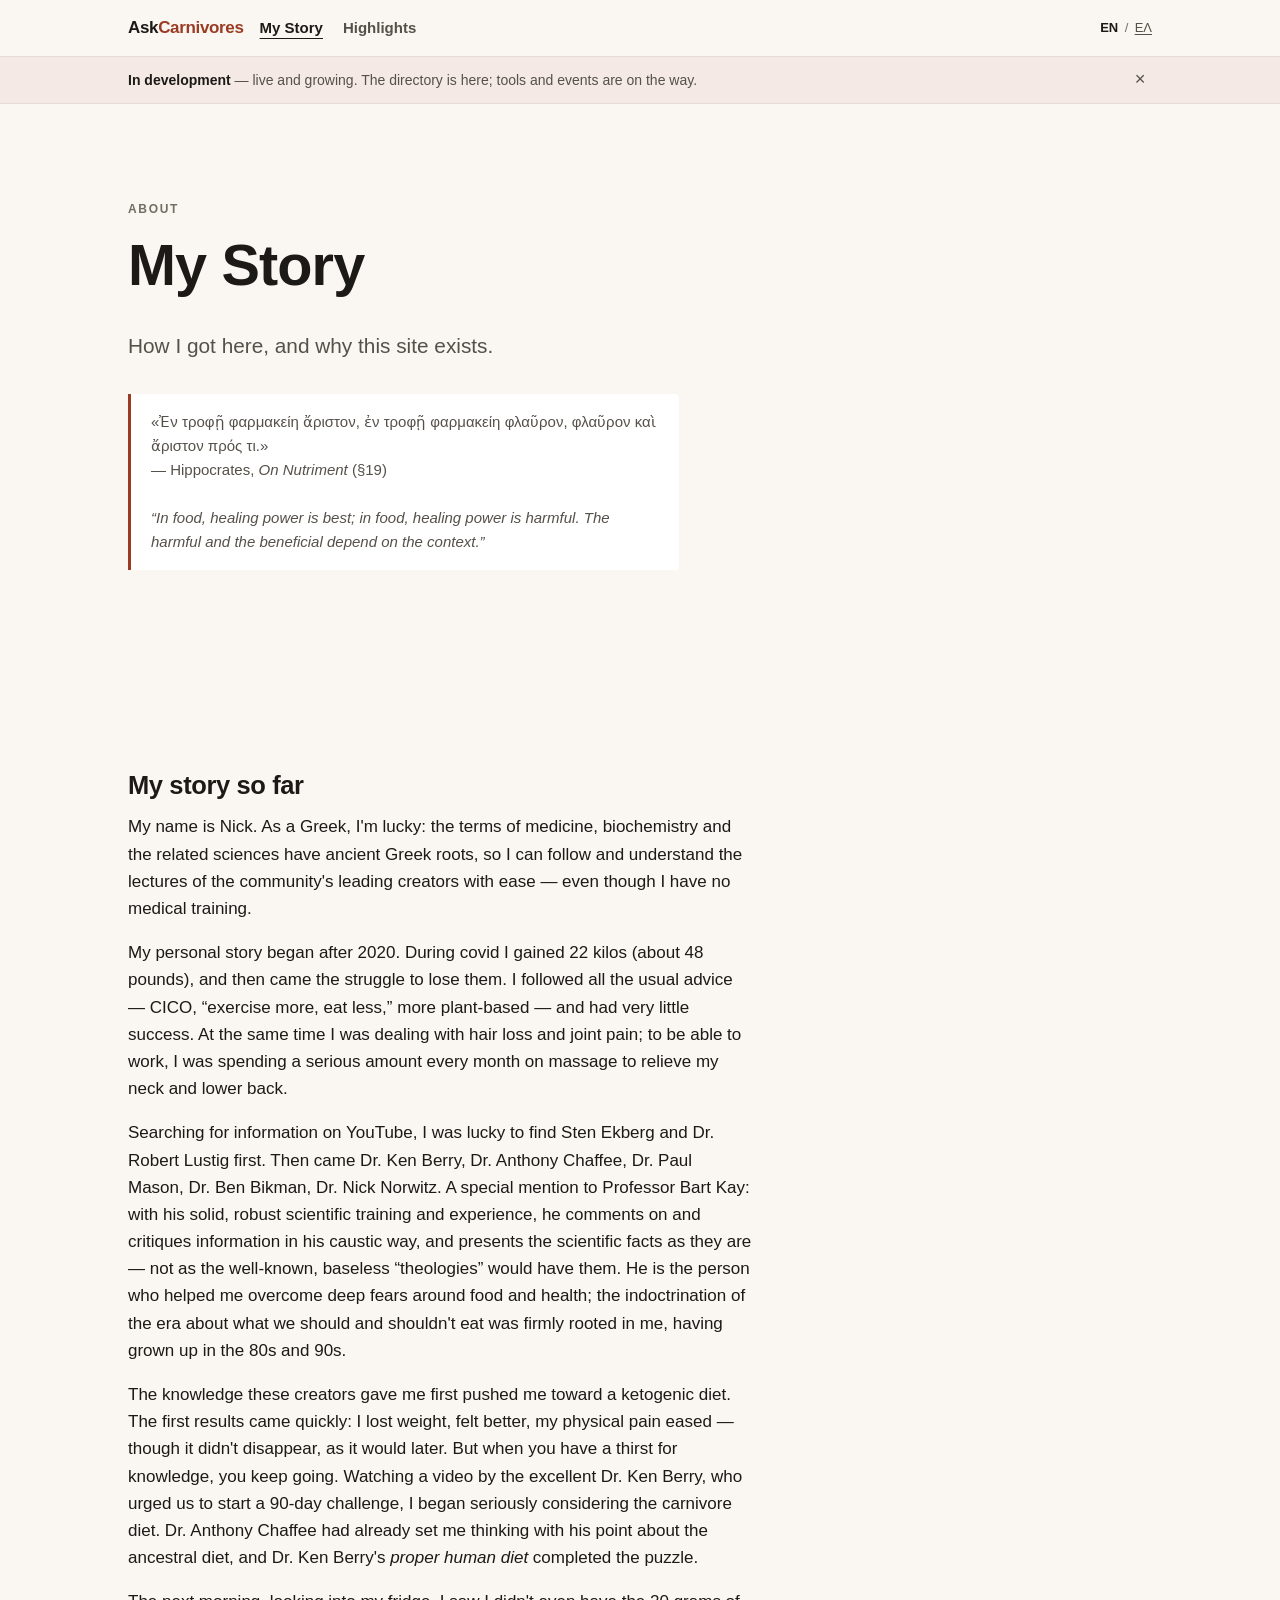
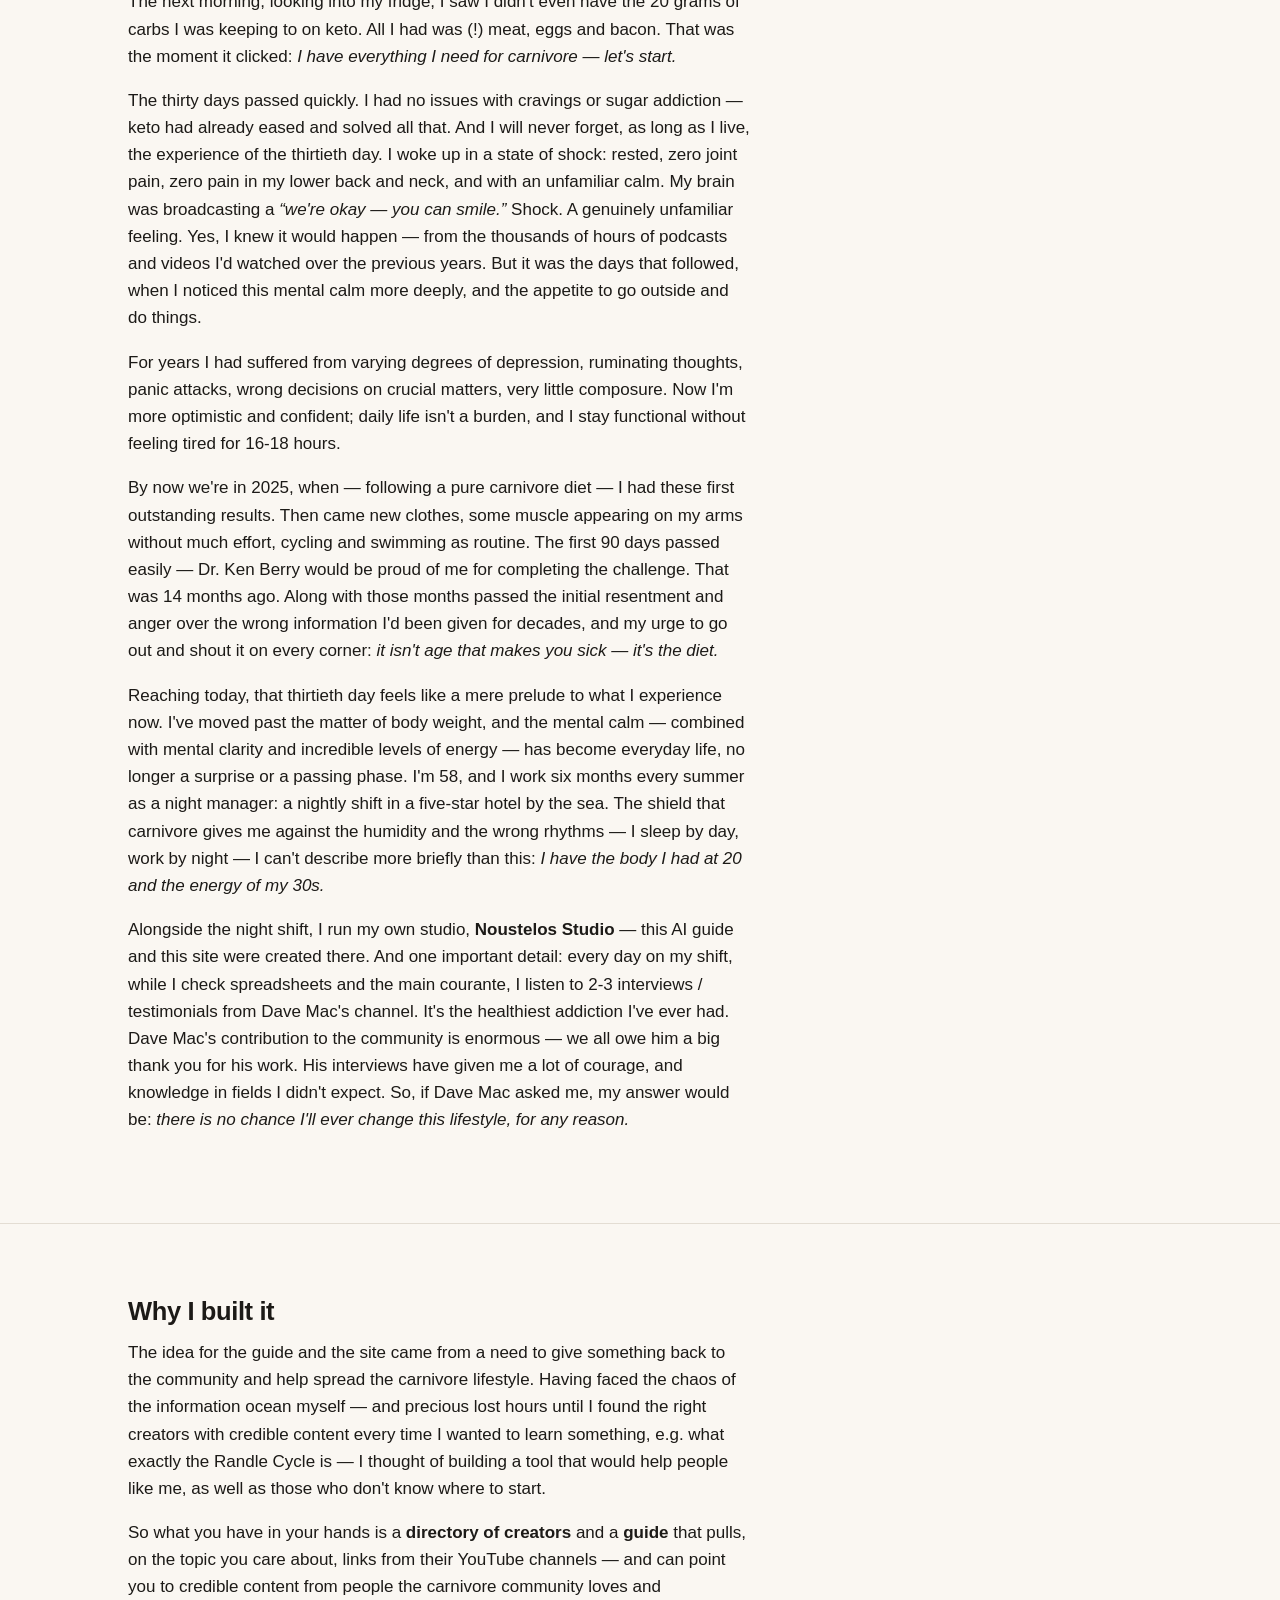
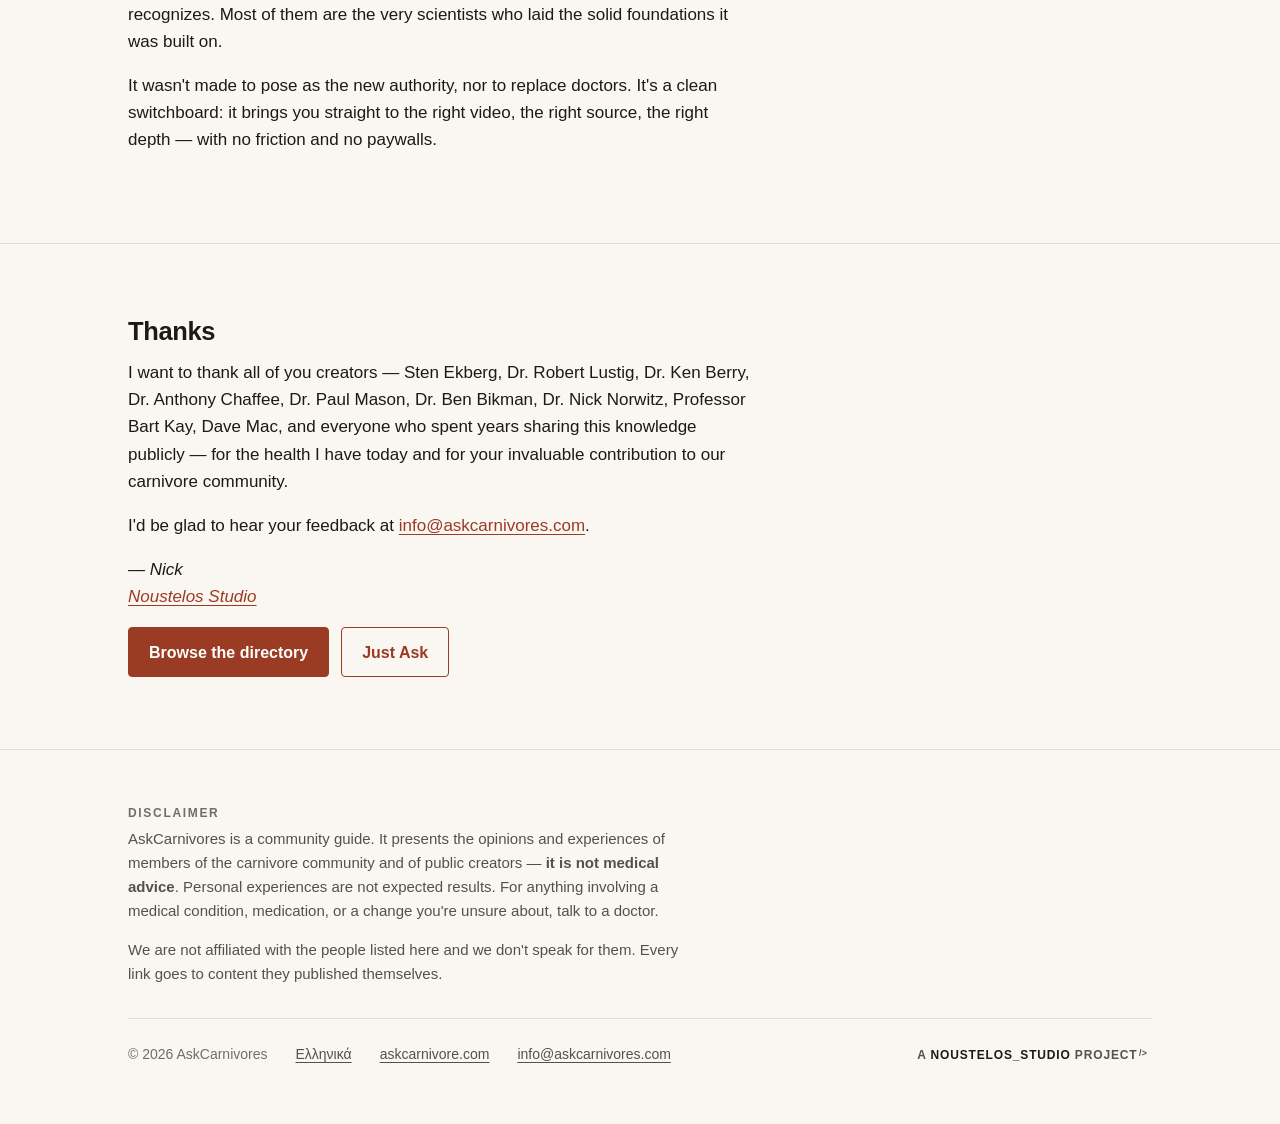
==== commit 31b8a096: "Call it Highlights, and write down how a wrong frame hides Renamed from What's New in both languages" ====
--- a/about/index.html
+++ b/about/index.html
@@ -47,7 +47,7 @@
          why it is a <nav> with a list of links rather than a lone anchor. -->
     <nav class="site-nav" aria-label="Sections">
       <a href="/about/" aria-current="page">My Story</a>
-      <a href="/whats-new/">What's New</a>
+      <a href="/highlights/">Highlights</a>
     </nav>
     <!-- The language pair points at the two halves of THIS page, not at the two
          index pages: someone switching language while reading the story wants
--- a/assets/style.v5.css
+++ b/assets/style.v5.css
@@ -568,7 +568,7 @@
 .ask-panel, .ask-backdrop { display: none; }
 .ask-open .ask-panel, .ask-open .ask-backdrop { display: flex; }
 
-/* ---------- framed pages (What's New) ----------
+/* ---------- framed pages (Highlights) ----------
    A page whose body is one iframe of the bot's own page — the same "window,
    not a copy" model as the ask panel, minus the panel: no launcher, no
    open/close, and so no JavaScript at all.
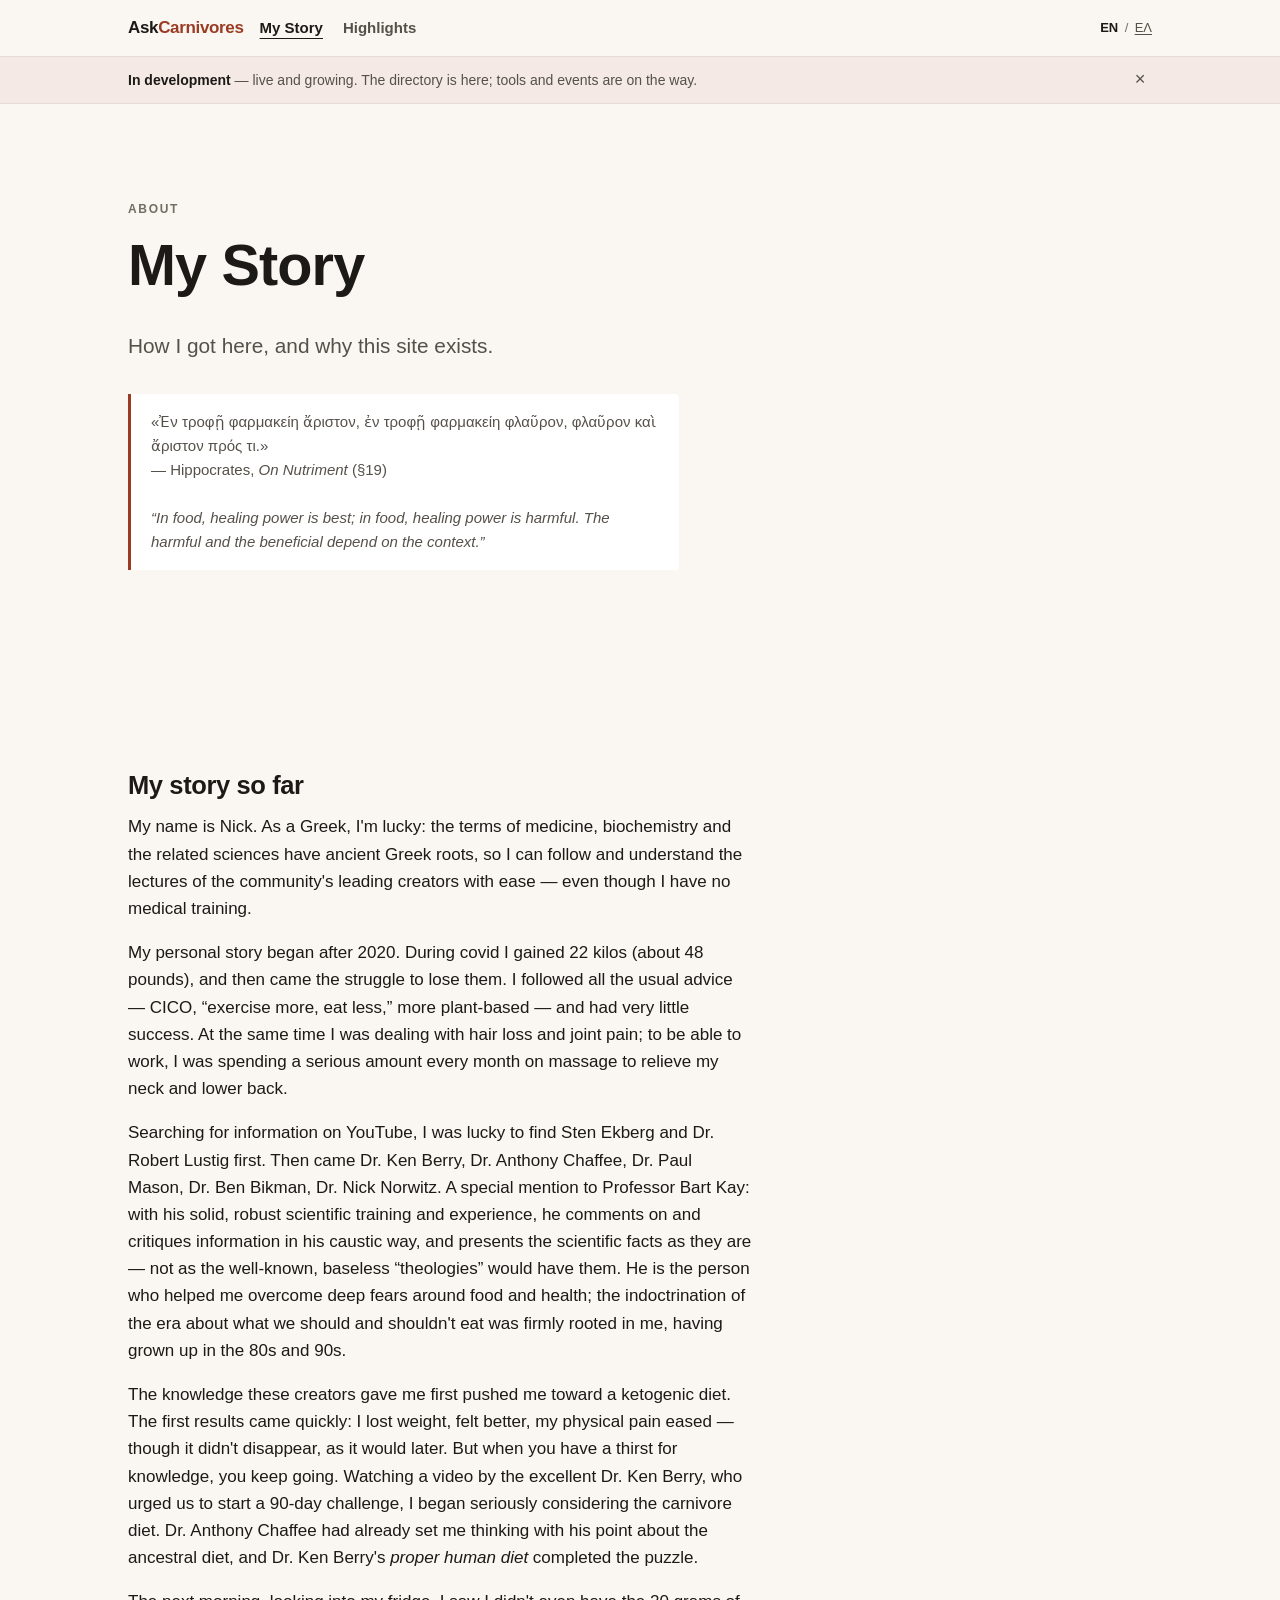
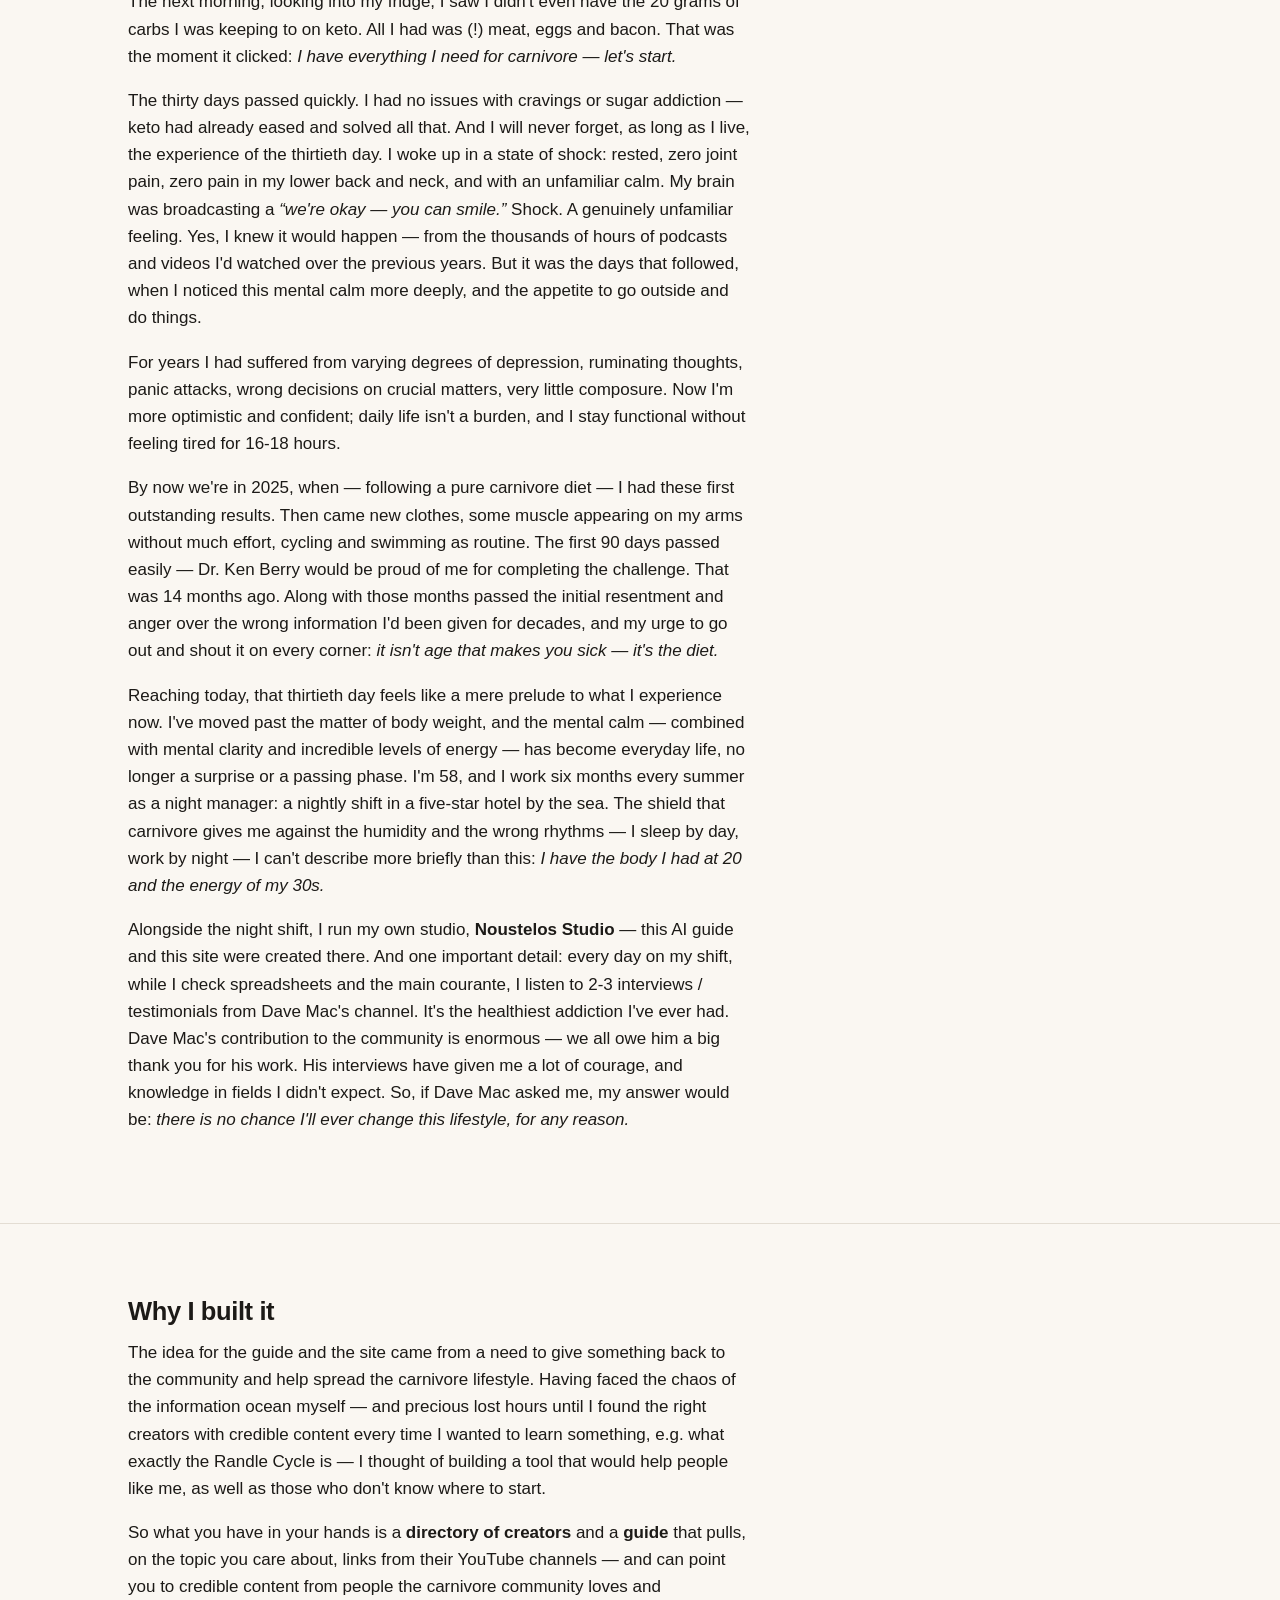
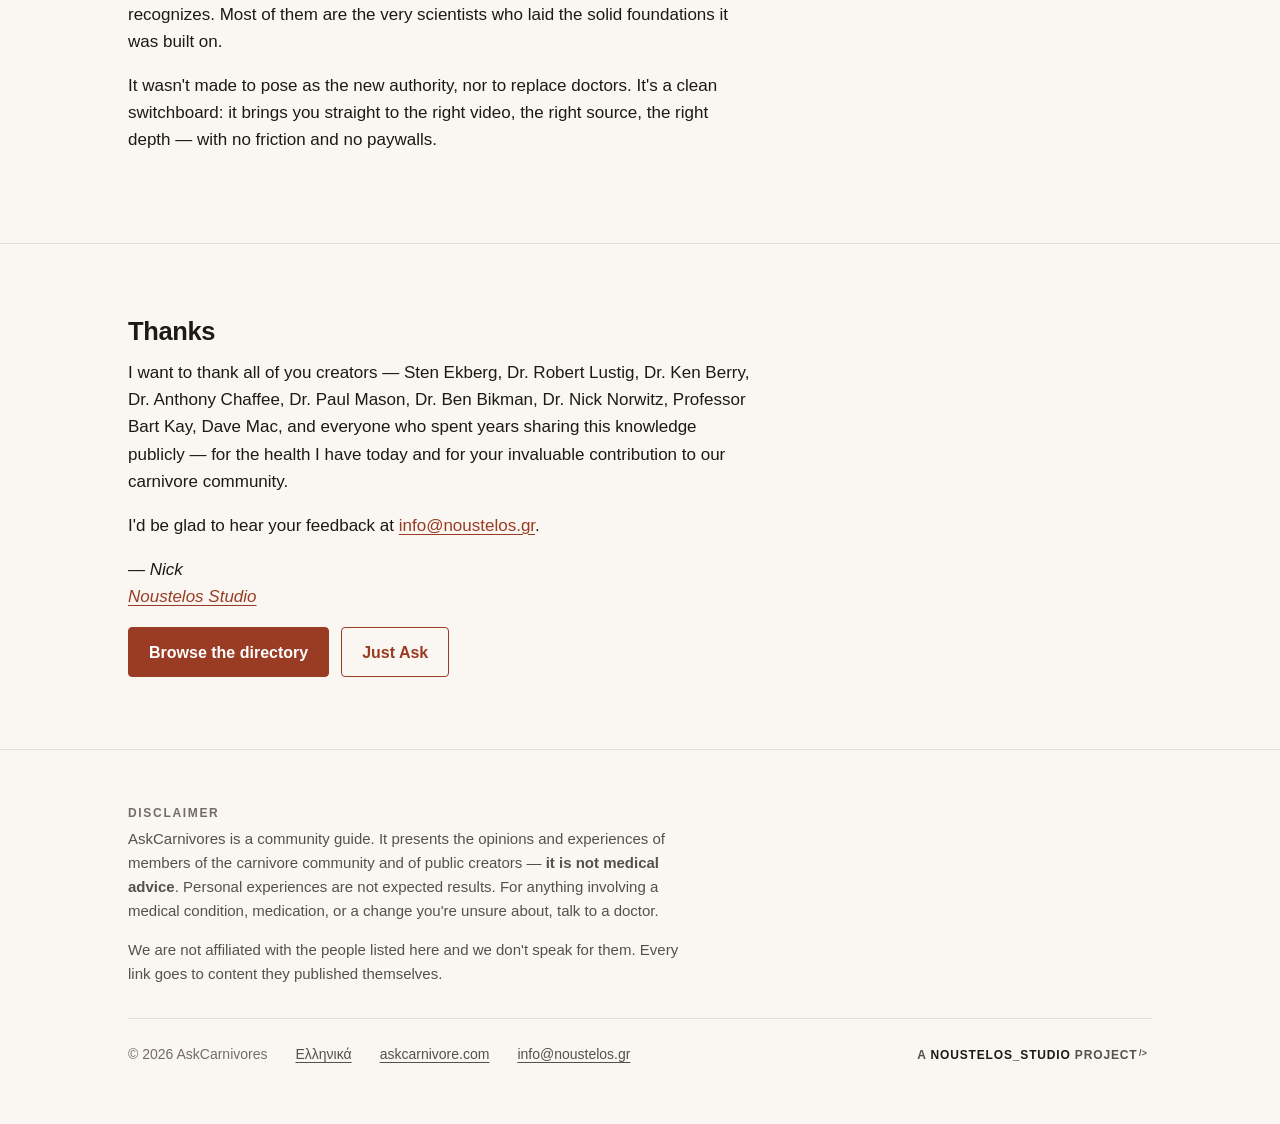
==== commit f603651f: "Contact address is now info@noustelos.gr Replaces info@askcarnivores.com in the footer of the five p" ====
--- a/about/index.html
+++ b/about/index.html
@@ -153,7 +153,7 @@
            and wrapped in email_off so Cloudflare's Scrape Shield leaves it
            alone — its decode script is blocked by this site's CSP, so an
            obfuscated address would never decode for anyone. -->
-      <p>I'd be glad to hear your feedback at <!--email_off--><a href="mailto:info@askcarnivores.com">info@askcarnivores.com</a><!--/email_off-->.</p>
+      <p>I'd be glad to hear your feedback at <!--email_off--><a href="mailto:info@noustelos.gr">info@noustelos.gr</a><!--/email_off-->.</p>
 
       <p><em>— Nick</em><br>
       <em><a href="https://noustelos.gr" target="_blank" rel="noopener">Noustelos Studio</a></em></p>
@@ -193,7 +193,7 @@
            No target/rel — mailto: hands off to a mail client, it is not an
            external page, so rule 1 does not apply. Mirror any change into
            /index.html, /gr/index.html, /gr/about/index.html and 404.html. -->
-      <!--email_off--><a href="mailto:info@askcarnivores.com">info@askcarnivores.com</a><!--/email_off-->
+      <!--email_off--><a href="mailto:info@noustelos.gr">info@noustelos.gr</a><!--/email_off-->
 
       <!-- The "/>" is the studio's mark, not punctuation — decorative here,
            so it stays out of the accessible name ("A NOUSTELOS_STUDIO PROJECT").
